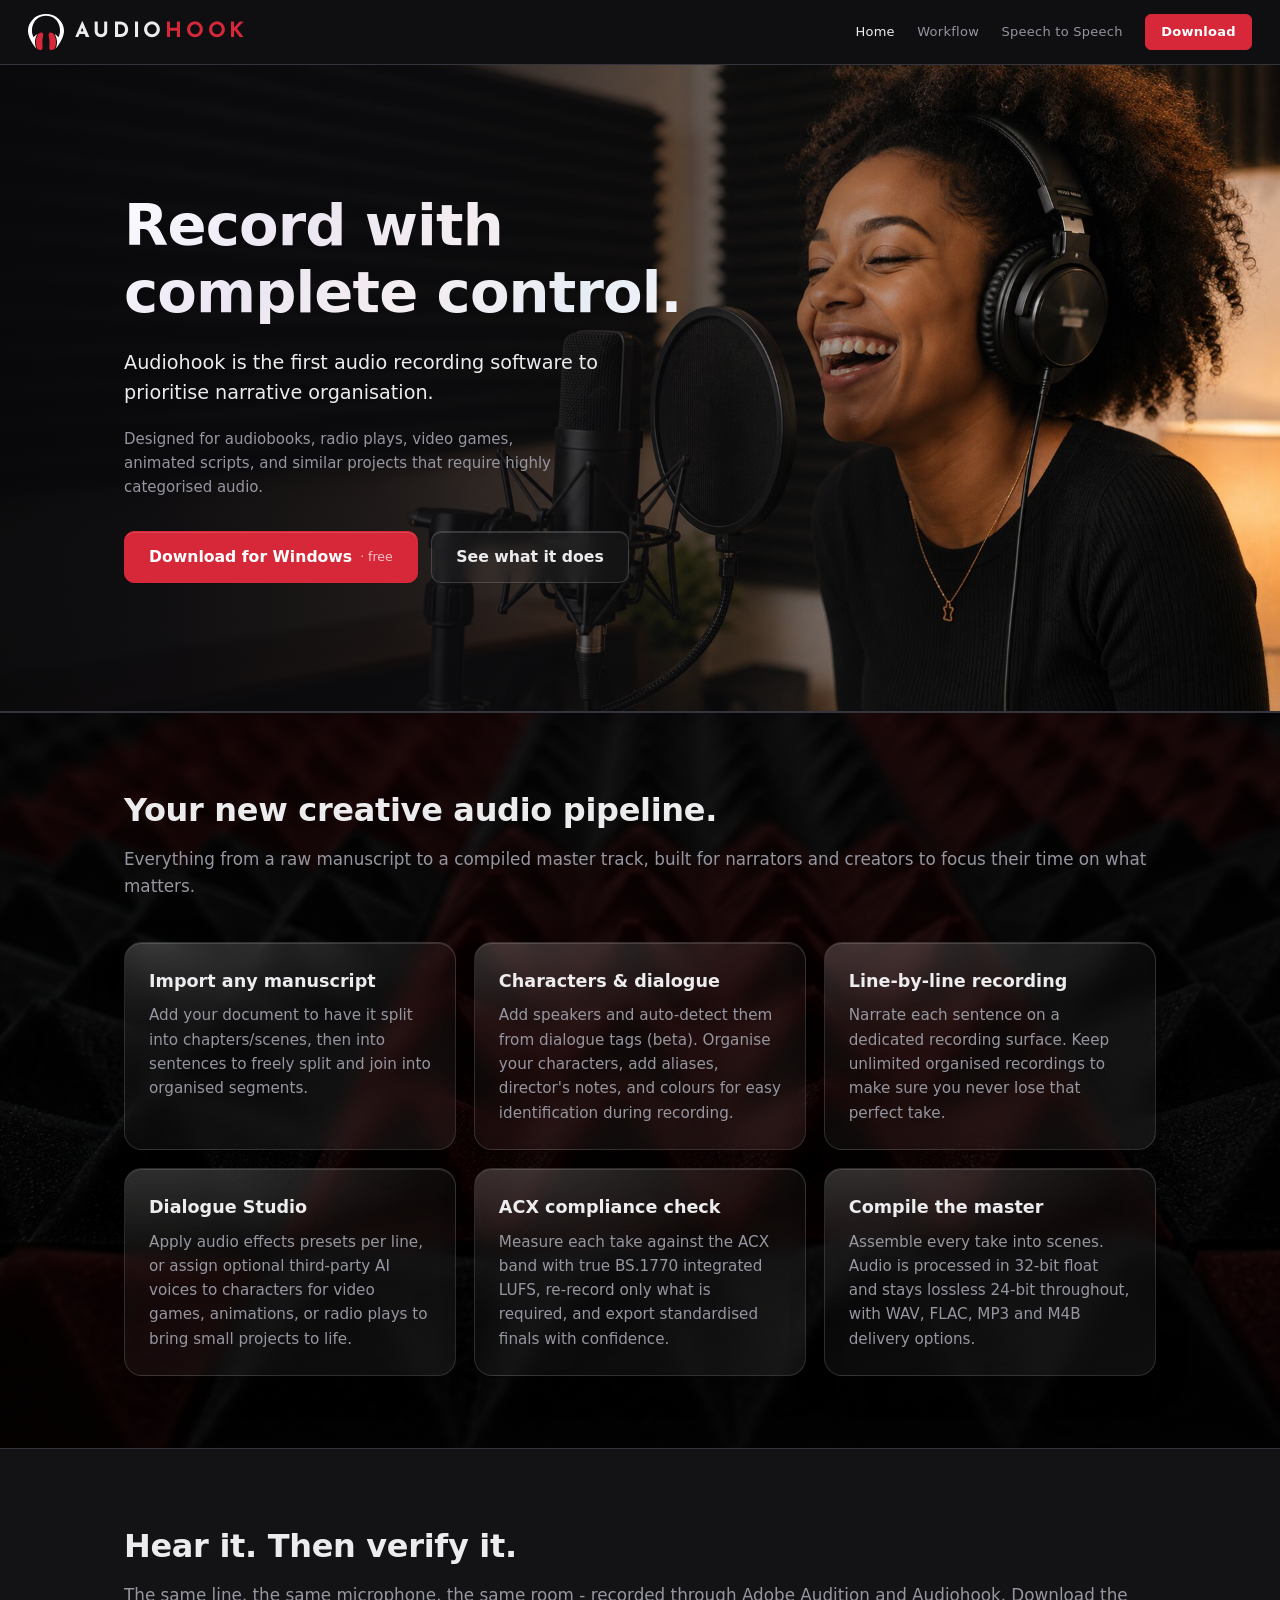
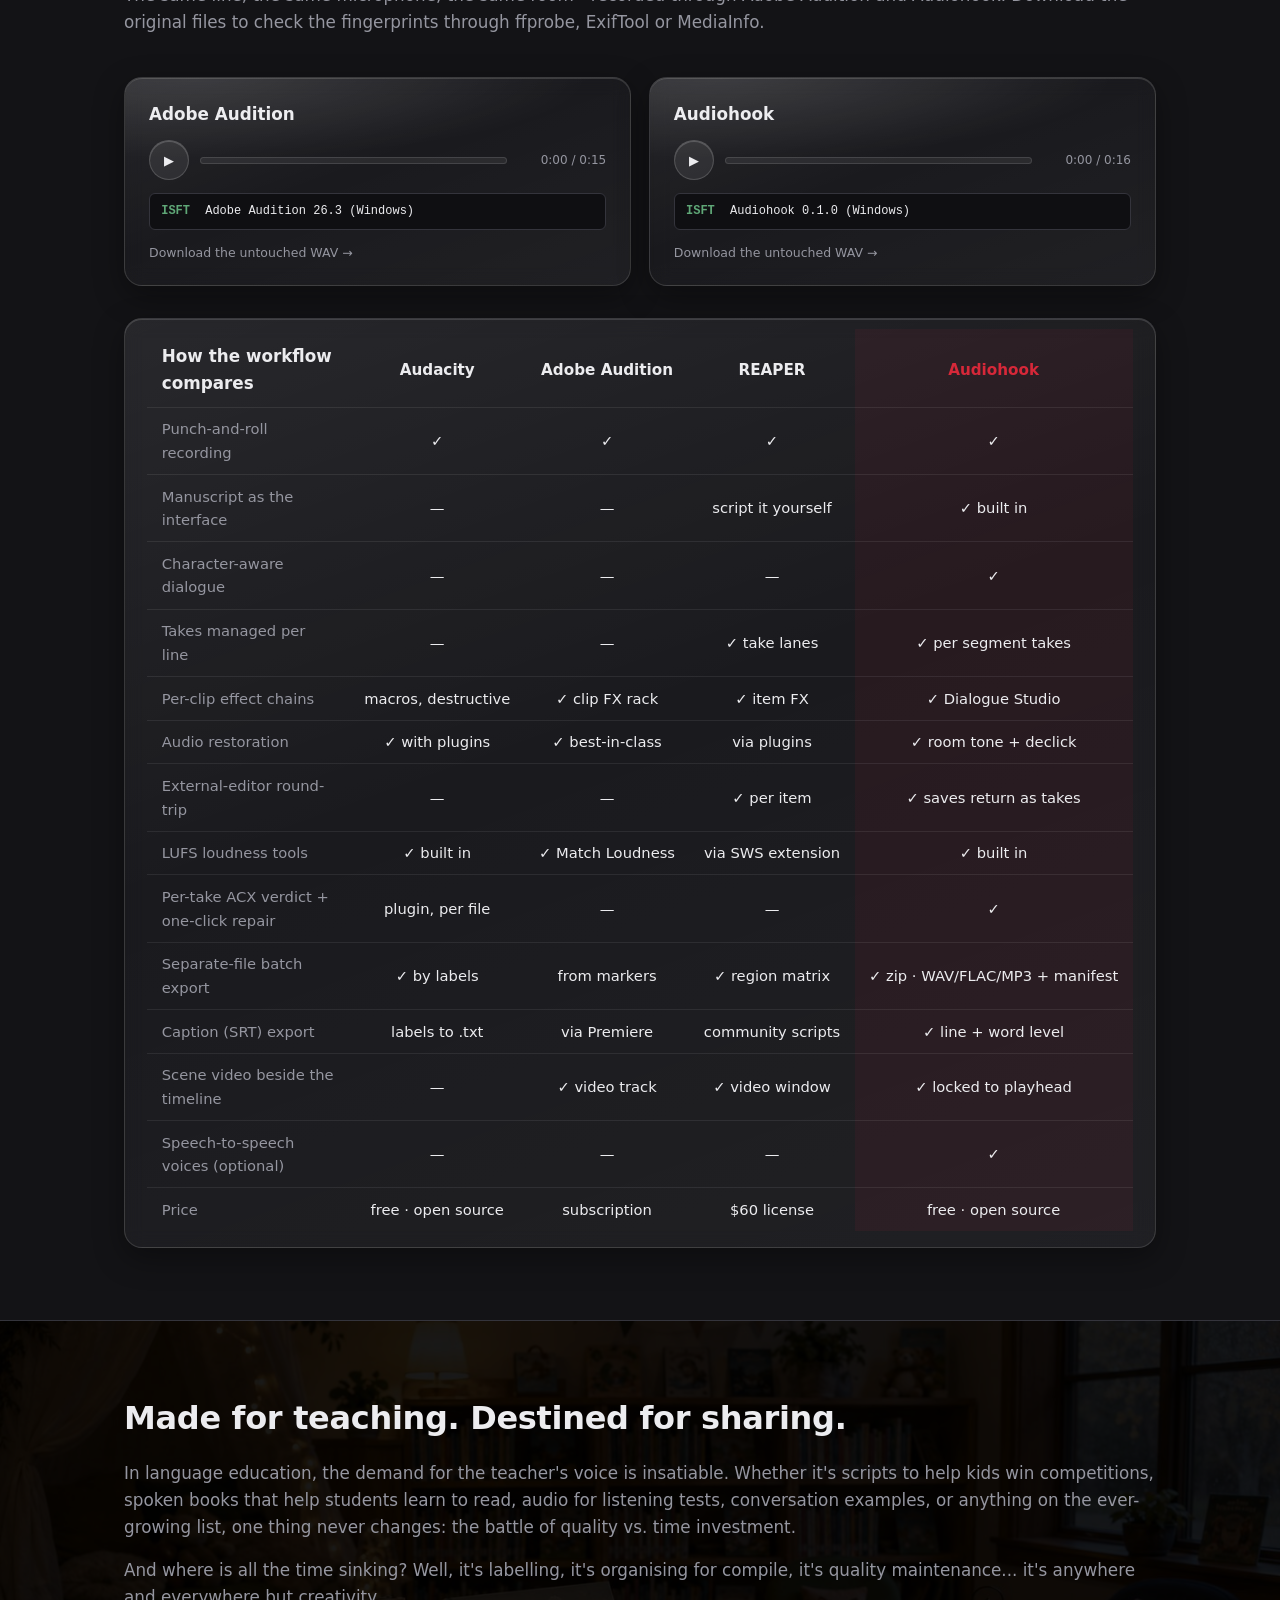
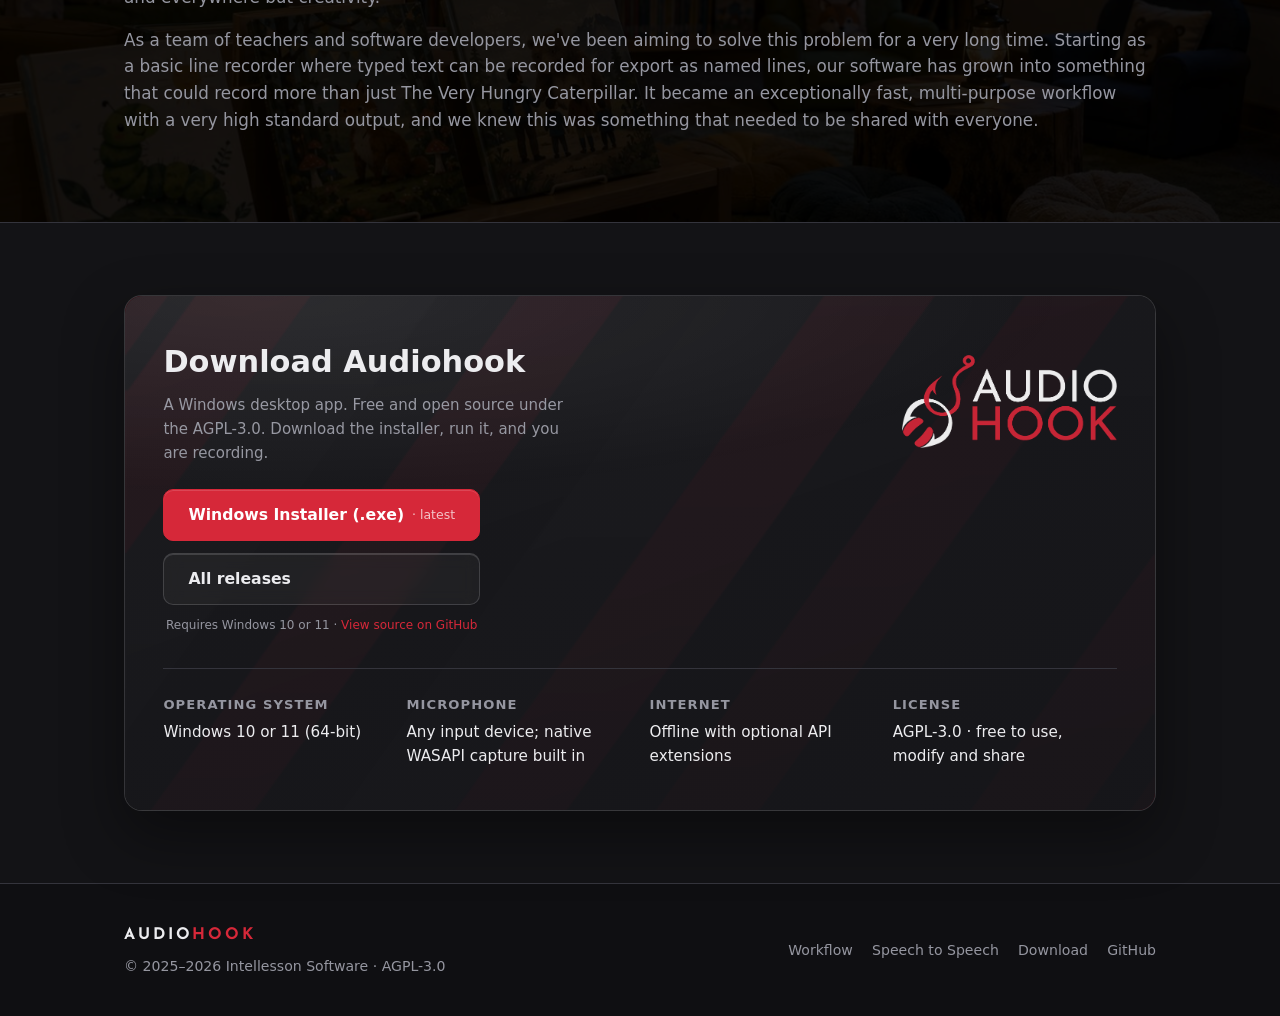
==== index.html @ f4f75df7 "Audiohook site: home, workflow demos, speech-to-speech, comparison players Static site, no build ste" ====
<!DOCTYPE html>
<html lang="en">
<head>
  <meta charset="UTF-8">
  <meta name="viewport" content="width=device-width, initial-scale=1.0">
  <title>Audiohook - Recordist Studio</title>
  <meta name="description" content="Audiohook is a free, open-source recording studio that puts the manuscript first: import a script, record line by line, dress the dialogue, check ACX compliance, and compile audiobooks, radio plays and game voice-over.">
  <meta property="og:title" content="Audiohook - Recordist Studio">
  <meta property="og:description" content="The free, open-source recording studio that puts the manuscript first - for audiobooks, radio plays, video games and animated scripts.">
  <meta property="og:type" content="website">
  <link rel="icon" type="image/x-icon" href="assets/favicon/favicon.ico">
  <link rel="icon" type="image/png" sizes="32x32" href="assets/favicon/favicon-32x32.png">
  <link rel="icon" type="image/png" sizes="16x16" href="assets/favicon/favicon-16x16.png">
  <link rel="apple-touch-icon" sizes="180x180" href="assets/favicon/apple-touch-icon.png">
  <link rel="stylesheet" href="styles.css">
</head>
<body class="home">

  <!-- top bar: injected by header.js (single source of truth for all pages) -->
  <script src="header.js"></script>

  <a id="top"></a>

  <!-- hero -->
  <section class="hero home-hero">
    <img class="hero-photo" src="assets/images/ah_image1ext.jpg" alt="A narrator recording into a studio microphone, smiling">
    <div class="wrap">
      <div class="hero-grid">
        <div class="hero-copy">
          <h1>Record with complete control.</h1>
          <p class="hero-lede">Audiohook is the first audio recording software to prioritise narrative organisation.</p>
          <p class="hero-sub">Designed for audiobooks, radio plays, video games, animated scripts, and similar projects that require highly categorised audio.</p>
          <div class="hero-cta">
            <a class="btn primary" href="#download">Download for Windows <span class="sz">· free</span></a>
            <a class="btn ghost" href="workflow.html">See what it does</a>
          </div>
        </div>
      </div>
    </div>
  </section>

  <!-- features -->
  <section class="section" id="features">
    <div class="wrap">
      <div class="section-head">
        <h2>Your new creative audio pipeline.</h2>
        <p>Everything from a raw manuscript to a compiled master track, built for narrators and creators to focus their time on what matters.</p>
      </div>
      <div class="grid">
        <div class="card">
          <h3>Import any manuscript</h3>
          <p>Add your document to have it split into chapters/scenes, then into sentences to freely split and join into organised segments.</p>
        </div>
        <div class="card">
          <h3>Characters &amp; dialogue</h3>
          <p>Add speakers and auto-detect them from dialogue tags (beta). Organise your characters, add aliases, director's notes, and colours for easy identification during recording.</p>
        </div>
        <div class="card">
          <h3>Line-by-line recording</h3>
          <p>Narrate each sentence on a dedicated recording surface. Keep unlimited organised recordings to make sure you never lose that perfect take.</p>
        </div>
        <div class="card">
          <h3>Dialogue Studio</h3>
          <p>Apply audio effects presets per line, or assign optional third-party AI voices to characters for video games, animations, or radio plays to bring small projects to life.</p>
        </div>
        <div class="card">
          <h3>ACX compliance check</h3>
          <p>Measure each take against the ACX band with true BS.1770 integrated LUFS, re-record only what is required, and export standardised finals with confidence.</p>
        </div>
        <div class="card">
          <h3>Compile the master</h3>
          <p>Assemble every take into scenes. Audio is processed in 32-bit float and stays lossless 24-bit throughout, with WAV, FLAC, MP3 and M4B delivery options.</p>
        </div>
      </div>
    </div>
  </section>

  <!-- listen & verify -->
  <section class="section" id="listen">
    <div class="wrap">
      <div class="section-head">
        <h2>Hear it. Then verify it.</h2>
        <p>The same line, the same microphone, the same room - recorded through Adobe Audition and Audiohook. Download the original files to check the fingerprints through ffprobe, ExifTool or MediaInfo.</p>
      </div>
      <div class="listen-grid">
        <div class="listen-card">
          <div class="listen-app">Adobe Audition</div>
          <div class="lp" data-src="assets/audioclips/beigehueAUDITION.wav">
            <button class="lp-play" aria-label="Play Adobe Audition sample">▶</button>
            <div class="lp-track"><div class="lp-fill"></div></div>
            <span class="lp-time">–:––</span>
          </div>
          <div class="listen-meta"><span class="lm-key">ISFT</span> Adobe Audition 26.3 (Windows)</div>
          <a class="listen-dl" href="assets/audioclips/beigehueAUDITION.wav" download>Download the untouched WAV →</a>
        </div>
        <div class="listen-card">
          <div class="listen-app">Audiohook</div>
          <div class="lp" data-src="assets/audioclips/beigehueAUDIOHOOK.wav">
            <button class="lp-play" aria-label="Play Audiohook sample">▶</button>
            <div class="lp-track"><div class="lp-fill"></div></div>
            <span class="lp-time">–:––</span>
          </div>
          <div class="listen-meta"><span class="lm-key">ISFT</span> Audiohook 0.1.0 (Windows)</div>
          <a class="listen-dl" href="assets/audioclips/beigehueAUDIOHOOK.wav" download>Download the untouched WAV →</a>
        </div>
      </div>

      <div class="vs-panel">
        <table class="vs-table">
          <thead>
            <tr>
              <th>How the workflow compares</th>
              <th>Audacity</th>
              <th>Adobe Audition</th>
              <th>REAPER</th>
              <th class="vs-us">Audiohook</th>
            </tr>
          </thead>
          <tbody>
            <tr><td>Punch-and-roll recording</td><td>✓</td><td>✓</td><td>✓</td><td class="vs-us">✓</td></tr>
            <tr><td>Manuscript as the interface</td><td>—</td><td>—</td><td>script it yourself</td><td class="vs-us">✓ built in</td></tr>
            <tr><td>Character-aware dialogue</td><td>—</td><td>—</td><td>—</td><td class="vs-us">✓</td></tr>
            <tr><td>Takes managed per line</td><td>—</td><td>—</td><td>✓ take lanes</td><td class="vs-us">✓ per segment takes</td></tr>
            <tr><td>Per-clip effect chains</td><td>macros, destructive</td><td>✓ clip FX rack</td><td>✓ item FX</td><td class="vs-us">✓ Dialogue Studio</td></tr>
            <tr><td>Audio restoration</td><td>✓ with plugins</td><td>✓ best-in-class</td><td>via plugins</td><td class="vs-us">✓ room tone + declick</td></tr>
            <tr><td>External-editor round-trip</td><td>—</td><td>—</td><td>✓ per item</td><td class="vs-us">✓ saves return as takes</td></tr>
            <tr><td>LUFS loudness tools</td><td>✓ built in</td><td>✓ Match Loudness</td><td>via SWS extension</td><td class="vs-us">✓ built in</td></tr>
            <tr><td>Per-take ACX verdict + one-click repair</td><td>plugin, per file</td><td>—</td><td>—</td><td class="vs-us">✓</td></tr>
            <tr><td>Separate-file batch export</td><td>✓ by labels</td><td>from markers</td><td>✓ region matrix</td><td class="vs-us">✓ zip · WAV/FLAC/MP3 + manifest</td></tr>
            <tr><td>Caption (SRT) export</td><td>labels to .txt</td><td>via Premiere</td><td>community scripts</td><td class="vs-us">✓ line + word level</td></tr>
            <tr><td>Scene video beside the timeline</td><td>—</td><td>✓ video track</td><td>✓ video window</td><td class="vs-us">✓ locked to playhead</td></tr>
            <tr><td>Speech-to-speech voices (optional)</td><td>—</td><td>—</td><td>—</td><td class="vs-us">✓</td></tr>
            <tr><td>Price</td><td>free · open source</td><td>subscription</td><td>$60 license</td><td class="vs-us">free · open source</td></tr>
          </tbody>
        </table>
      </div>
    </div>
  </section>

  <!-- open source -->
  <section class="section" id="open-source">
    <div class="wrap">
      <div class="os-grid">
        <div class="os-story">
          <h2>Made for teaching. Destined for sharing.</h2>
          <p>In language education, the demand for the teacher's voice is insatiable. Whether it's scripts to help kids win competitions, spoken books that help students learn to read, audio for listening tests, conversation examples, or anything on the ever-growing list, one thing never changes: the battle of quality vs. time investment.</p>
          <p>And where is all the time sinking? Well, it's labelling, it's organising for compile, it's quality maintenance... it's anywhere and everywhere but creativity.</p>
          <p>As a team of teachers and software developers, we've been aiming to solve this problem for a very long time. Starting as a basic line recorder where typed text can be recorded for export as named lines, our software has grown into something that could record more than just The Very Hungry Caterpillar. It became an exceptionally fast, multi-purpose workflow with a very high standard output, and we knew this was something that needed to be shared with everyone.</p>
        </div>
      </div>
    </div>
  </section>

  <!-- download -->
  <section class="section" id="download">
    <div class="wrap">
      <div class="download-panel">
        <div class="download-top">
          <div>
            <h2>Download Audiohook</h2>
            <p>A Windows desktop app. Free and open source under the AGPL-3.0. Download the installer, run it, and you are recording.</p>
          </div>
          <img class="dl-logo" src="assets/logo/AHfullogo.png" alt="" aria-hidden="true">
          <div class="dl-actions">
            <a class="btn primary" href="https://github.com/charlicorri/audiohook/releases/latest" id="dl-installer">Windows Installer (.exe) <span class="sz">· latest</span></a>
            <a class="btn ghost" href="https://github.com/charlicorri/audiohook/releases">All releases</a>
            <div class="dl-meta">Requires Windows 10 or 11 · <a href="https://github.com/charlicorri/audiohook">View source on GitHub</a></div>
          </div>
        </div>

        <div class="req">
          <div>
            <h4>Operating system</h4>
            <p>Windows 10 or 11 (64-bit)</p>
          </div>
          <div>
            <h4>Microphone</h4>
            <p>Any input device; native WASAPI capture built in</p>
          </div>
          <div>
            <h4>Internet</h4>
            <p>Offline with optional API extensions</p>
          </div>
          <div>
            <h4>License</h4>
            <p>AGPL-3.0 · free to use, modify and share</p>
          </div>
        </div>
      </div>
    </div>
  </section>

  <!-- footer -->
  <footer class="footer">
    <div class="wrap footer-row">
      <div>
        <a class="logo" href="#top" style="font-size:16px;">
          <span><span class="lg-audio">AUDIO</span><span class="lg-hook">HOOK</span></span>
        </a>
        <div style="margin-top:0.4rem;">&copy; 2025–2026 Intellesson Software · AGPL-3.0</div>
      </div>
      <div class="foot-links">
        <a href="workflow.html">Workflow</a>
        <a href="speech-to-speech.html">Speech to Speech</a>
        <a href="#download">Download</a>
        <a href="https://github.com/charlicorri/audiohook">GitHub</a>
      </div>
    </div>
  </footer>

  <script src="listen.js" defer></script>
</body>
</html>
---- styles.css ----
/* Audiohook - download site. Palette, wordmark and surfaces lifted from the app
   (studio/studio.css) so the site and program read as one product. */

@font-face {
  font-family: 'Josefin Sans';
  font-weight: 400; font-display: swap;
  src: url('assets/fonts/JosefinSans-400.woff2') format('woff2');
}
@font-face {
  font-family: 'Josefin Sans';
  font-weight: 600; font-display: swap;
  src: url('assets/fonts/JosefinSans-600.woff2') format('woff2');
}
@font-face {
  font-family: 'Josefin Sans';
  font-weight: 700; font-display: swap;
  src: url('assets/fonts/JosefinSans-700.woff2') format('woff2');
}

:root {
  --bg: #131316;
  --panel: #1b1b1f;
  --panel-2: #232328;
  --line: #34343c;
  --text: #ececef;
  --muted: #9596a0;
  --accent: #d62839;       /* stark red */
  --accent-2: #5fa777;     /* muted green */
  --danger: #ff5470;
  --dialogue: #d49aa2;
  --pearl: linear-gradient(135deg, #fafbff 0%, #ece6f2 30%, #f4eef1 55%, #e7edf5 80%, #f6f4f8 100%);
  --ink: #1a1a1f;
  --radius: 8px;

  --scrollbar-size: 10px;
  --scrollbar-track: transparent;
  --scrollbar-thumb: #3a3a44;
  --scrollbar-thumb-hover: #4c4c58;
}

* { box-sizing: border-box; }

/* -- standard app scrollbar -- */
* { scrollbar-width: thin; scrollbar-color: var(--scrollbar-thumb) var(--scrollbar-track); }
::-webkit-scrollbar { width: var(--scrollbar-size); height: var(--scrollbar-size); }
::-webkit-scrollbar-track { background: var(--scrollbar-track); }
::-webkit-scrollbar-thumb {
  background: var(--scrollbar-thumb); border-radius: 999px;
  border: 2px solid transparent; background-clip: padding-box;
}
::-webkit-scrollbar-thumb:hover { background: var(--scrollbar-thumb-hover); background-clip: padding-box; }

html { scroll-behavior: smooth; }
body {
  margin: 0;
  background: var(--bg);
  color: var(--text);
  font-family: 'Segoe UI', system-ui, sans-serif;
  font-size: 15px;
  line-height: 1.6;
}
a { color: inherit; }
img { max-width: 100%; }

.wrap { width: 100%; max-width: 1080px; margin: 0 auto; padding: 0 1.5rem; }

/* -- top bar (mirrors the app's studio-bar) -- */
.bar {
  position: sticky; top: 0; z-index: 50;
  display: flex; align-items: center; justify-content: space-between;
  gap: 1rem; padding: 0.9rem 1.75rem;
  background: rgba(15, 15, 18, 0.82);
  backdrop-filter: blur(10px);
  border-bottom: 1px solid var(--line);
}
.logo {
  display: inline-flex; align-items: center; gap: 0.55em;
  font-family: 'Josefin Sans', 'Segoe UI', system-ui, sans-serif;
  font-weight: 700; letter-spacing: 0.18em; font-size: 21px; text-decoration: none;
}
.logo .brand-mark { height: 1.7em; width: auto; display: block; }
.logo .lg-audio { color: var(--text); }
.logo .lg-hook { color: var(--accent); }
.bar-nav { display: flex; align-items: center; gap: 1.4rem; }
.bar-nav a { color: var(--muted); text-decoration: none; font-size: 13px; letter-spacing: 0.02em; }
.bar-nav a:hover { color: var(--text); }
.bar-nav a[aria-current="page"] { color: var(--text); }
.bar-nav a.bar-download {
  color: #fff; background: var(--accent); border: 1px solid var(--accent);
  padding: 0.4rem 0.95rem; border-radius: 6px; font-weight: 600;
}
.bar-nav a.bar-download:hover { background: #b91f2e; border-color: #b91f2e; color: #fff; }
@media (max-width: 640px) { .bar-nav .nav-link { display: none; } }

/* -- hero -- */
.hero {
  position: relative; overflow: hidden;
  border-bottom: 1px solid var(--line);
}
/* Plain dark-grey gradient: a soft glow up where the headline sits, settling
   into the page background at the bottom so the section blends into the rest. */
.hero::before {
  content: ''; position: absolute; inset: 0; z-index: 0; pointer-events: none;
  background:
    radial-gradient(110% 120% at 28% 0%, #1a1a1e 0%, #161619 45%, rgba(19,19,22,0) 100%),
    linear-gradient(to bottom, #171719 0%, #141416 55%, var(--bg) 100%);
}
.hero .wrap { position: relative; z-index: 1; padding-top: 5.5rem; padding-bottom: 5.5rem; }
.hero-grid { display: grid; grid-template-columns: 1.15fr 0.85fr; gap: 3rem; align-items: center; }
@media (max-width: 860px) { .hero-grid { grid-template-columns: 1fr; gap: 2.5rem; } }

.hero-kicker {
  display: inline-block; font-size: 11px; letter-spacing: 0.16em; text-transform: uppercase;
  color: var(--muted); border: 1px solid var(--line); background: var(--panel-2);
  border-radius: 999px; padding: 0.3rem 0.85rem; margin-bottom: 1.4rem;
}
.hero h1 {
  margin: 0 0 1rem; font-size: clamp(2.4rem, 5vw, 3.6rem); line-height: 1.16;
  letter-spacing: -0.015em; font-weight: 700; padding-bottom: 0.08em;
  background: var(--pearl); -webkit-background-clip: text; background-clip: text; color: transparent;
}
.hero-lede { font-size: 1.2rem; color: var(--text); margin: 0 0 1.1rem; max-width: 40ch; }
.hero-sub { color: var(--muted); margin: 0 0 2rem; max-width: 46ch; }
.hero-cta { display: flex; flex-wrap: wrap; align-items: center; gap: 0.85rem; }

/* Hero photo: bleeds the full height of the hero on the right, fading out
   along its left edge so it melts into the splash texture instead of sitting
   on it as a hard-edged card. Layered above the ::before texture (later in
   paint order) but under the content (.wrap is z-index 1). The hero-grid's
   empty right column is what keeps the copy clear of it. */
.hero .hero-photo {
  position: absolute; top: 0; right: 0; z-index: 0;
  height: 100%; width: min(46%, 760px);
  object-fit: cover; object-position: right center;
  pointer-events: none;
  -webkit-mask-image: linear-gradient(to right, transparent 0, #000 55%);
  mask-image: linear-gradient(to right, transparent 0, #000 55%);
}
/* Single-column layout: the copy spans the full width, so a backdrop photo
   would sit right behind the text - drop it. */
@media (max-width: 860px) { .hero .hero-photo { display: none; } }

/* Home hero: the extended studio shot as a full-bleed background instead of a
   right-hand card, so more of the image is on show. A wide, gradual fade darkens
   the left behind the copy and eases all the way across to reveal the narrator
   on the right - the dark part stays tight to the left edge, the fade is long. */
.hero.home-hero .hero-photo {
  top: 0; right: 0; width: 100%; height: 100%;
  object-position: right center;
  -webkit-mask-image: none; mask-image: none;   /* full image, no edge mask */
}
.hero.home-hero::before {
  z-index: 1;   /* the fade sits ON TOP of the photo, under the copy (wrap z-1) */
  background: linear-gradient(to right,
    rgba(8,8,10,0.97) 0%,
    rgba(9,9,12,0.95) 12%,
    rgba(11,11,14,0.82) 34%,
    rgba(14,14,17,0.5) 55%,
    rgba(17,17,20,0.2) 74%,
    rgba(19,19,22,0) 90%);
}
.hero.home-hero .wrap { padding-top: 8rem; padding-bottom: 8rem; }
/* Narrow screens: text spans full width, so darken the whole frame evenly
   (a left-only fade would leave right-side text over the bright image). */
@media (max-width: 860px) {
  .hero.home-hero .hero-photo { display: block; }
  .hero.home-hero::before { background: linear-gradient(rgba(0,0,0,0.72), rgba(0,0,0,0.72)); }
}

/* -- buttons (mirrors app .bar-btn) -- */
.btn {
  display: inline-flex; align-items: center; gap: 0.5rem;
  border-radius: 10px; padding: 0.8rem 1.5rem; font-size: 0.98rem; font-weight: 600;
  text-decoration: none; cursor: pointer;
  border: 1px solid rgba(255,255,255,0.15);
  background: rgba(255,255,255,0.07); color: var(--text);
  -webkit-backdrop-filter: blur(8px);
  backdrop-filter: blur(8px);
  box-shadow: inset 0 1px 0 rgba(255,255,255,0.14);
  transition: border-color .12s ease, background .12s ease, transform .12s ease;
}
.btn:hover { border-color: rgba(255,255,255,0.3); transform: translateY(-1px); }
.btn.primary { background: var(--accent); border-color: var(--accent); color: #fff; }
.btn.primary:hover { background: #b91f2e; border-color: #b91f2e; }
.btn.ghost { background: rgba(255,255,255,0.04); }
.btn .sz { font-size: 0.78rem; font-weight: 400; color: rgba(255,255,255,0.72); }
.btn.ghost .sz, .btn:not(.primary) .sz { color: var(--muted); }

/* Workflow hero: the studio-desk photo under the same black tint as the
   features section, replacing the base hero's plain gradient. */
.hero.wf-hero::before {
  background:
    linear-gradient(rgba(0,0,0,0.8), rgba(0,0,0,0.8)),
    url('assets/images/ah_image2.jpg') center 30% / cover no-repeat;
}
/* Taller than the base hero so more of the studio photo shows. */
.hero.wf-hero .wrap { padding-top: 9rem; padding-bottom: 9rem; }

/* Speech-to-speech hero: the podcast-table community photo under the same
   black tint, matching the workflow hero's treatment and taller frame. */
.hero.sts-photo-hero::before {
  background:
    linear-gradient(rgba(0,0,0,0.8), rgba(0,0,0,0.8)),
    url('assets/images/ah_image4.jpg') center 42% / cover no-repeat;
}
.hero.sts-photo-hero .wrap { padding-top: 9rem; padding-bottom: 9rem; }

/* -- speech-to-speech hero (centred, no art column) -- */
.sts-hero { max-width: none; margin: 0 auto; text-align: center; }
.sts-hero h1 { max-width: 20ch; margin-left: auto; margin-right: auto; }
.sts-hero .hero-lede { max-width: 60ch; margin-left: auto; margin-right: auto; font-size: 1.35rem; }
.sts-hero .hero-sub { max-width: 60ch; margin-left: auto; margin-right: auto; }
.sts-hero .hero-sub {
  font-weight: 600; color: var(--text); font-size: 1.15rem;
}

/* -- TTS vs STS compare -- */
#why-sts .wrap { max-width: 1260px; }
.compare { display: grid; grid-template-columns: 1fr 1fr; gap: 1.4rem; }
@media (max-width: 700px) { .compare { grid-template-columns: 1fr; } }
.compare-col { padding: 1.6rem 1.6rem; }
.compare-col.dim { opacity: 0.72; }
.compare-col p { margin: 0; color: var(--muted); font-size: 1rem; }
.compare-tag {
  font-family: 'Josefin Sans', system-ui, sans-serif; font-weight: 700;
  letter-spacing: 0.14em; text-transform: uppercase; font-size: 0.85rem;
  color: var(--muted); margin-bottom: 0.7rem;
}
.compare-tag.accent { color: var(--accent); }

/* -- generic section -- */
.section { padding: 4.5rem 0; }
.section:nth-of-type(even) { background: #0f0f12; border-top: 1px solid var(--line); border-bottom: 1px solid var(--line); }
/* Section intros span the full content width (no 60ch cap). */
.section-head { max-width: none; margin-bottom: 2.6rem; }
.section-head h2 { margin: 0 0 0.6rem; font-size: 2rem; letter-spacing: -0.01em; }
.section-head p { margin: 0; color: var(--muted); font-size: 1.05rem; }

/* Features: acoustic-foam artwork under a very dark tint, so the cards float
   on a hint of red-and-black texture rather than a flat panel. The z-index
   dance keeps the image above the section's own background, below content. */
#features {
  position: relative; overflow: hidden; z-index: 0;
}
#features::before {
  content: ''; position: absolute; inset: 0; z-index: -1; pointer-events: none;
  background:
    linear-gradient(rgba(0,0,0,0.8), rgba(0,0,0,0.8)),
    url('assets/images/audiohook_bg1.jpg') center / cover no-repeat;
}
/* -- liquid glass: the shared frosted surface for every card across the site.
   Kept GPU-cheap: ONE static backdrop-filter per pane (never transitioned),
   gradients for the sheen, and transform-only hovers. -- */
.card, .listen-card, .compare-col, .os-reason {
  position: relative; overflow: hidden;
  background: linear-gradient(160deg, rgba(255,255,255,0.09) 0%, rgba(255,255,255,0.03) 45%, rgba(255,255,255,0.06) 100%);
  -webkit-backdrop-filter: blur(10px) saturate(1.3);
  backdrop-filter: blur(10px) saturate(1.3);
  border: 1px solid rgba(255,255,255,0.13);
  border-radius: 18px;
  box-shadow: 0 10px 30px rgba(0,0,0,0.35), inset 0 1px 0 rgba(255,255,255,0.14);
  transition: transform .14s ease, border-color .14s ease, box-shadow .14s ease;
}
/* specular highlight raking across the top-left, like light on curved glass */
.card::before, .listen-card::before, .compare-col::before, .os-reason::before {
  content: ''; position: absolute; inset: 0; border-radius: inherit; pointer-events: none;
  background: radial-gradient(130% 65% at 14% 0%, rgba(255,255,255,0.11), transparent 60%);
}
.card:hover, .listen-card:hover, .os-reason:hover {
  transform: translateY(-2px);
  border-color: rgba(255,255,255,0.24);
  box-shadow: 0 14px 36px rgba(0,0,0,0.42), 0 0 26px rgba(214,40,57,0.14), inset 0 1px 0 rgba(255,255,255,0.18);
}
/* no backdrop-filter support -> fall back to solid tinted panes */
@supports not (backdrop-filter: blur(1px)) {
  .card, .listen-card, .compare-col, .os-reason { background: rgba(32,32,38,0.88); }
  .btn:not(.primary) { background: var(--panel-2); }
}
/* frosted icon tile, shared by feature badges and STS reason icons */
/* -- feature cards -- */
.grid { display: grid; grid-template-columns: repeat(auto-fill, minmax(280px, 1fr)); gap: 1.1rem; }
.card {
  display: flex; flex-direction: column; gap: 0.55rem;
  padding: 1.5rem 1.5rem;
}
.card h3 { margin: 0; font-size: 1.1rem; }
.card p { margin: 0; color: var(--muted); font-size: 0.95rem; }

/* -- workflow steps -- */
.steps { display: grid; grid-template-columns: repeat(auto-fit, minmax(240px, 1fr)); gap: 1.1rem; counter-reset: step; }
.step {
  position: relative; background: var(--panel); border: 1px solid var(--line);
  border-radius: 12px; padding: 1.4rem 1.4rem 1.4rem; counter-increment: step;
}
.step::before {
  content: counter(step, decimal-leading-zero);
  font-weight: 700;
  font-size: 1.4rem; color: var(--accent); letter-spacing: 0.05em;
  display: block; margin-bottom: 0.5rem;
}
.step h3 { margin: 0 0 0.35rem; font-size: 1.05rem; }
.step p { margin: 0; color: var(--muted); font-size: 0.92rem; }

/* -- open source -- */
/* Homepage: just the story, full width. The STS page reuses .os-grid WITH an
   .os-why column of reason cards, so the two-column layout stays defined and
   a lone story simply spans both columns. */
.os-grid { display: grid; grid-template-columns: 1.1fr 0.9fr; gap: 3rem; align-items: start; }
.os-grid > .os-story:only-child { grid-column: 1 / -1; }
@media (max-width: 860px) { .os-grid { grid-template-columns: 1fr; gap: 2.2rem; } }
/* The library photo sits behind the whole story section, under the same black
   tint as the features/workflow backdrops, so every photo reads the same way. */
#open-source {
  position: relative; overflow: hidden; z-index: 0;
}
#open-source::before {
  content: ''; position: absolute; inset: 0; z-index: -1; pointer-events: none;
  background:
    linear-gradient(rgba(0,0,0,0.9), rgba(0,0,0,0.9)),
    url('assets/images/ah_image3.jpg') center / cover no-repeat;
}
.os-story h2 { margin: 0 0 1rem; font-size: 2rem; letter-spacing: -0.01em; }
.os-story p { margin: 0 0 1rem; color: var(--muted); font-size: 1.05rem; }
.os-signoff {
  font-weight: 600; color: var(--text) !important; font-size: 0.95rem !important;
}
/* reason cards (STS page) - glass surface comes from the shared rule above */
.os-why { display: flex; flex-direction: column; gap: 1rem; }
.os-reason { display: flex; gap: 1rem; align-items: flex-start; padding: 1.2rem 1.3rem; }
.os-reason h3 { margin: 0 0 0.3rem; font-size: 1.02rem; }
.os-reason p { margin: 0; color: var(--muted); font-size: 0.92rem; }

/* -- download -- */
.download-panel {
  position: relative; overflow: hidden; z-index: 0;
  background: linear-gradient(160deg, var(--panel) 0%, #16161a 100%);
  border: 1px solid rgba(255,255,255,0.13); border-radius: 18px; padding: 2.6rem 2.4rem;
  box-shadow: 0 24px 60px rgba(0,0,0,0.4), inset 0 1px 0 rgba(255,255,255,0.12);
}
/* same specular sheen as the glass cards (::before is taken by the texture) */
.download-panel::after {
  content: ''; position: absolute; inset: 0; border-radius: inherit; pointer-events: none;
  background: radial-gradient(130% 65% at 14% 0%, rgba(255,255,255,0.08), transparent 60%);
}
/* The app-splash stripe texture (previously the hero backdrop) lives on quietly
   here: heavily tinted so it reads as surface grain, not a pattern. z-index -1
   keeps it above the panel's own background but under all content. */
.download-panel::before {
  content: ''; position: absolute; inset: 0; z-index: -1; pointer-events: none;
  background:
    linear-gradient(160deg, rgba(27,27,31,0.86) 0%, rgba(22,22,26,0.94) 100%),
    url('assets/splash/AHsplashimage.png') center / cover no-repeat;
}
.download-top { display: flex; flex-wrap: wrap; align-items: flex-start; justify-content: space-between; gap: 1.5rem; }
.download-top h2 { margin: 0 0 0.4rem; font-size: 1.9rem; }
.download-top p { margin: 0; color: var(--muted); max-width: 44ch; }
.dl-actions { display: flex; flex-direction: column; gap: 0.7rem; min-width: 250px; }
/* Full wordmark filling the gap between the copy and the download buttons.
   Purely decorative; dropped once the row wraps and the gap disappears. */
.dl-logo { align-self: center; width: clamp(150px, 17vw, 215px); height: auto; opacity: 0.92; }
@media (max-width: 920px) { .dl-logo { display: none; } }
.dl-meta { font-size: 12px; color: var(--muted); text-align: center; }
.dl-meta a { color: var(--accent); text-decoration: none; }
.dl-meta a:hover { text-decoration: underline; }

.req {
  margin-top: 2rem; padding-top: 1.6rem; border-top: 1px solid var(--line);
  display: grid; grid-template-columns: repeat(auto-fit, minmax(200px, 1fr)); gap: 1.2rem;
}
.req div h4 { margin: 0 0 0.3rem; font-size: 0.82rem; letter-spacing: 0.08em; text-transform: uppercase; color: var(--muted); }
.req div p { margin: 0; font-size: 0.95rem; color: var(--text); }

/* -- build-from-source note -- */
.source-note {
  margin-top: 1.5rem; background: var(--panel-2); border: 1px solid var(--line);
  border-radius: 10px; padding: 1.2rem 1.4rem;
}
.source-note h4 { margin: 0 0 0.5rem; font-size: 0.95rem; }
.source-note p { margin: 0 0 0.7rem; color: var(--muted); font-size: 0.9rem; }
code, .code {
  font-family: 'Cascadia Code', 'Consolas', ui-monospace, monospace;
  background: #0f0f12; border: 1px solid var(--line); border-radius: 6px;
  padding: 0.15rem 0.45rem; font-size: 0.85rem; color: var(--text);
}
pre.code { display: block; padding: 0.85rem 1rem; overflow-x: auto; white-space: pre; }

/* -- privacy strip -- */
.privacy { display: flex; flex-wrap: wrap; align-items: center; gap: 1.4rem; }
.privacy .pill {
  display: inline-flex; align-items: center; gap: 0.5rem; font-size: 0.9rem; color: var(--text);
  background: var(--panel); border: 1px solid var(--line); border-radius: 999px; padding: 0.5rem 1rem;
}
.privacy .pill .dot { width: 0.6rem; height: 0.6rem; border-radius: 50%; background: var(--accent-2); }

/* -- listen & verify: audio comparison players -- */
.listen-grid { display: grid; grid-template-columns: repeat(auto-fit, minmax(280px, 1fr)); gap: 1.1rem; }
.listen-card {
  display: flex; flex-direction: column; gap: 0.8rem;
  padding: 1.4rem 1.5rem;
}
.listen-app { font-size: 1.05rem; font-weight: 700; }
.lp { display: flex; align-items: center; gap: 0.7rem; }
.lp-play {
  flex: none; width: 40px; height: 40px; border-radius: 50%;
  display: flex; align-items: center; justify-content: center; font-size: 13px;
  border: 1px solid rgba(255,255,255,0.16); background: rgba(255,255,255,0.08);
  box-shadow: inset 0 1px 0 rgba(255,255,255,0.18);
  color: var(--text); cursor: pointer;
  transition: border-color .12s ease, color .12s ease;
}
.lp-play:hover:not(:disabled) { border-color: var(--accent); color: var(--accent); }
.lp-play:disabled { opacity: 0.4; cursor: default; }
.lp-track {
  flex: 1; height: 7px; border-radius: 999px; background: rgba(255,255,255,0.07);
  border: 1px solid rgba(255,255,255,0.12); cursor: pointer; overflow: hidden;
}
.lp-fill { width: 0%; height: 100%; background: var(--accent); border-radius: 999px; transition: width .15s linear; }
.lp-time { flex: none; font-size: 12px; color: var(--muted); font-variant-numeric: tabular-nums; min-width: 5.5rem; text-align: right; }
/* the metadata fingerprint readout - styled like a terminal line */
.listen-meta {
  font-family: 'Cascadia Code', 'Consolas', ui-monospace, monospace; font-size: 12px;
  color: var(--text); background: #0f0f12; border: 1px solid var(--line);
  border-radius: 6px; padding: 0.5rem 0.7rem;
  white-space: nowrap; overflow: hidden; text-overflow: ellipsis;
}
.listen-meta .lm-key {
  color: var(--accent-2); font-weight: 600; margin-right: 0.5rem;
}
.listen-dl { font-size: 12.5px; color: var(--muted); text-decoration: none; }
.listen-dl:hover { color: var(--accent); }
/* file not dropped in yet */
.listen-card.lp-missing .listen-dl { opacity: 0.4; pointer-events: none; }
.listen-card.lp-missing .lp-time { color: #d99b3f; min-width: 0; }

/* -- workflow comparison table (below the players) -- */
.vs-panel {
  margin-top: 2rem; overflow-x: auto;
  background: linear-gradient(160deg, rgba(255,255,255,0.09) 0%, rgba(255,255,255,0.03) 45%, rgba(255,255,255,0.06) 100%);
  -webkit-backdrop-filter: blur(10px) saturate(1.3);
  backdrop-filter: blur(10px) saturate(1.3);
  border: 1px solid rgba(255,255,255,0.13);
  border-radius: 18px;
  box-shadow: 0 10px 30px rgba(0,0,0,0.35), inset 0 1px 0 rgba(255,255,255,0.14);
  padding: 0.6rem 1.4rem 1rem;
}
@supports not (backdrop-filter: blur(1px)) { .vs-panel { background: rgba(32,32,38,0.88); } }
.vs-table { width: 100%; border-collapse: collapse; font-size: 0.92rem; min-width: 640px; }
.vs-table th, .vs-table td { padding: 0.6rem 0.9rem; text-align: left; border-bottom: 1px solid rgba(255,255,255,0.08); }
.vs-table tbody tr:last-child th, .vs-table tbody tr:last-child td { border-bottom: none; }
.vs-table thead th { font-size: 0.95rem; padding-top: 0.9rem; }
.vs-table thead th:first-child { font-size: 1.05rem; }
.vs-table tbody td:first-child { color: var(--muted); }
.vs-table td:not(:first-child), .vs-table th:not(:first-child) { text-align: center; white-space: nowrap; }
/* our column: subtle tint + accent header, checks in green */
.vs-table .vs-us { background: rgba(214, 40, 57, 0.07); }
.vs-table thead .vs-us { color: var(--accent); }
.vs-table tbody .vs-us { color: var(--text); }
/* "new" tag for freshly shipped rows */
.vs-new {
  display: inline-block; margin-left: 0.35rem; padding: 0 0.45rem;
  font-size: 9.5px; font-weight: 700; letter-spacing: 0.08em; text-transform: uppercase;
  color: #fff; background: var(--accent); border-radius: 999px; vertical-align: middle;
}

/* -- footer -- */
.footer {
  border-top: 1px solid var(--line); background: #0f0f12;
  padding: 2.4rem 0; color: var(--muted); font-size: 0.88rem;
}
.footer-row { display: flex; flex-wrap: wrap; align-items: center; justify-content: space-between; gap: 1rem; }
.footer a { color: var(--muted); text-decoration: none; }
.footer a:hover { color: var(--text); }
.footer .foot-links { display: flex; gap: 1.2rem; flex-wrap: wrap; }

@media (prefers-reduced-motion: reduce) {
  html { scroll-behavior: auto; }
  .card:hover, .btn:hover { transform: none; }
}
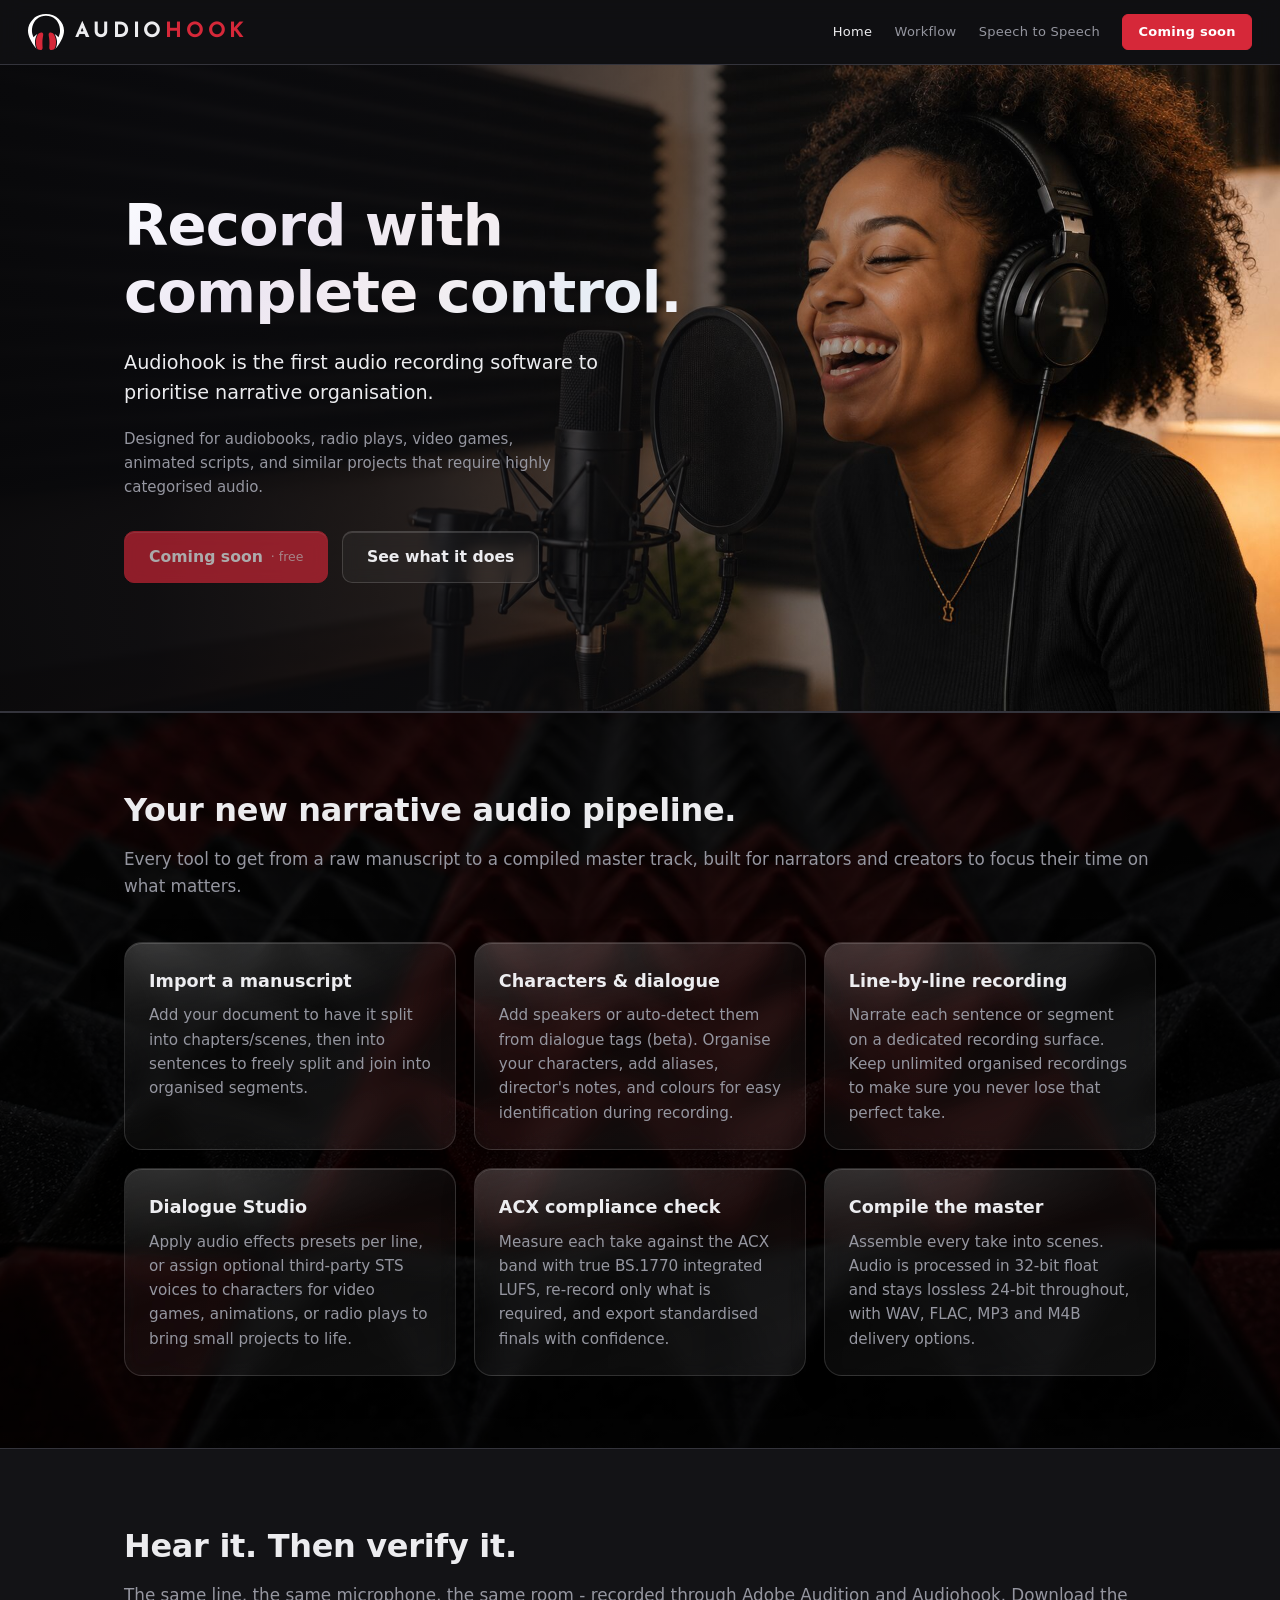
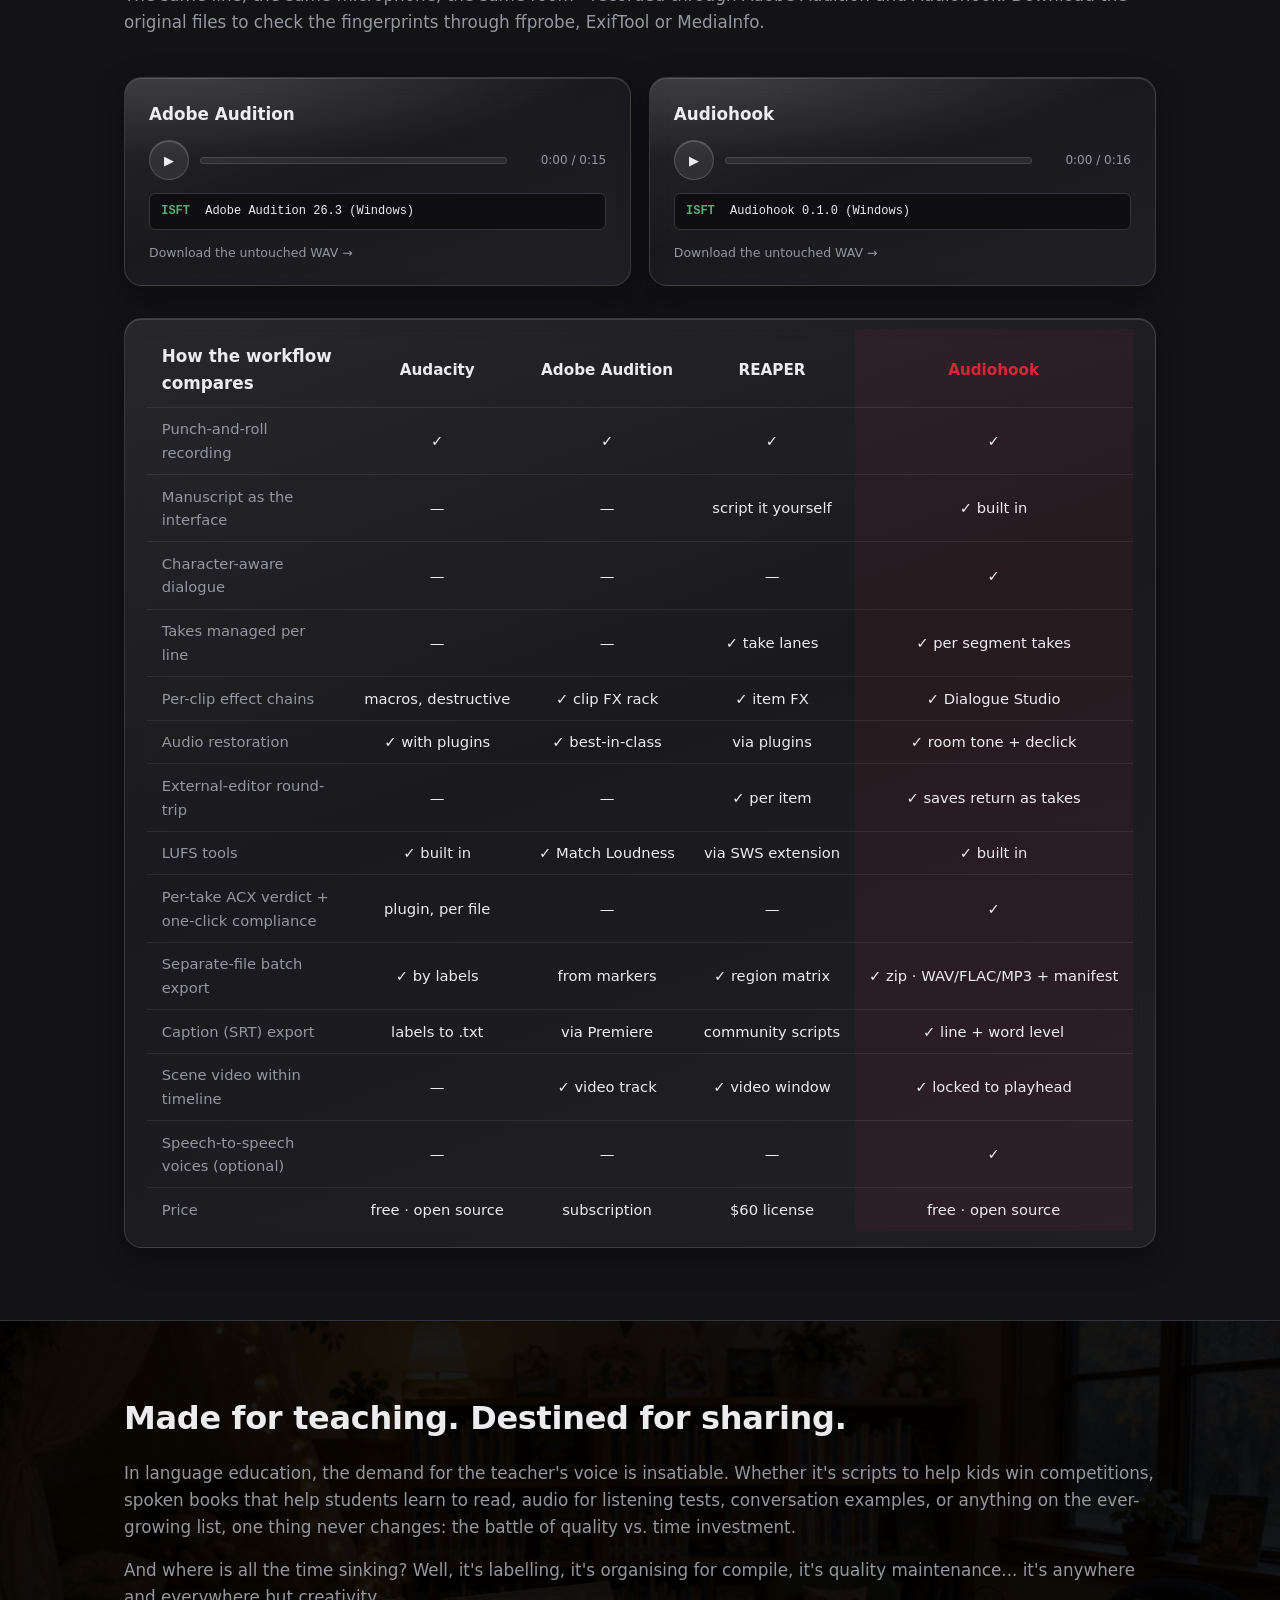
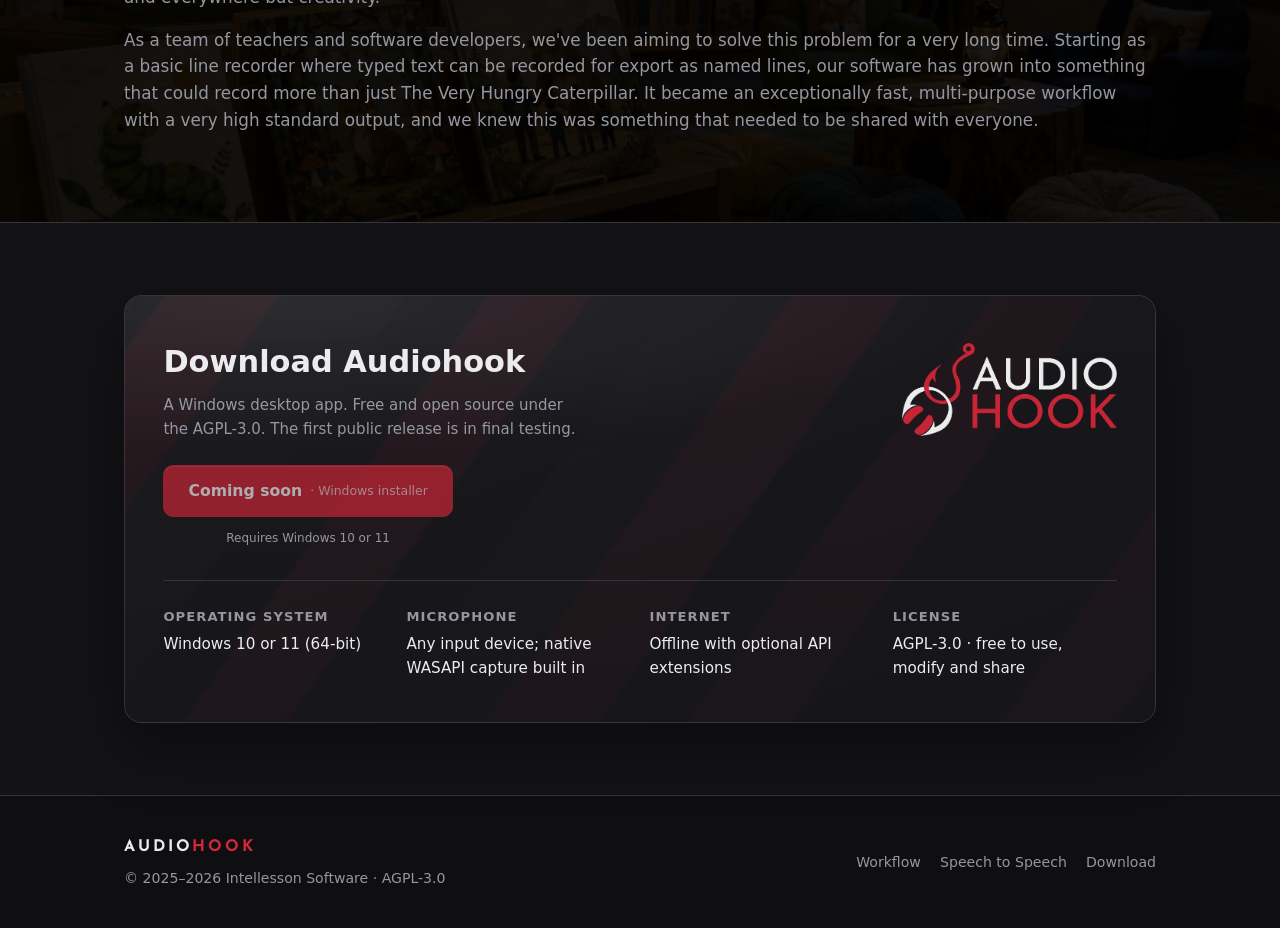
==== commit 7453b5c7: "Pre-release state: download buttons read Coming soon, dead GitHub links removed Co-Authored-By: Clau" ====
--- a/index.html
+++ b/index.html
@@ -31,7 +31,7 @@
           <p class="hero-lede">Audiohook is the first audio recording software to prioritise narrative organisation.</p>
           <p class="hero-sub">Designed for audiobooks, radio plays, video games, animated scripts, and similar projects that require highly categorised audio.</p>
           <div class="hero-cta">
-            <a class="btn primary" href="#download">Download for Windows <span class="sz">· free</span></a>
+            <span class="btn primary soon">Coming soon <span class="sz">· free</span></span>
             <a class="btn ghost" href="workflow.html">See what it does</a>
           </div>
         </div>
@@ -43,25 +43,25 @@
   <section class="section" id="features">
     <div class="wrap">
       <div class="section-head">
-        <h2>Your new creative audio pipeline.</h2>
-        <p>Everything from a raw manuscript to a compiled master track, built for narrators and creators to focus their time on what matters.</p>
+        <h2>Your new narrative audio pipeline.</h2>
+        <p>Every tool to get from a raw manuscript to a compiled master track, built for narrators and creators to focus their time on what matters.</p>
       </div>
       <div class="grid">
         <div class="card">
-          <h3>Import any manuscript</h3>
+          <h3>Import a manuscript</h3>
           <p>Add your document to have it split into chapters/scenes, then into sentences to freely split and join into organised segments.</p>
         </div>
         <div class="card">
           <h3>Characters &amp; dialogue</h3>
-          <p>Add speakers and auto-detect them from dialogue tags (beta). Organise your characters, add aliases, director's notes, and colours for easy identification during recording.</p>
+          <p>Add speakers or auto-detect them from dialogue tags (beta). Organise your characters, add aliases, director's notes, and colours for easy identification during recording.</p>
         </div>
         <div class="card">
           <h3>Line-by-line recording</h3>
-          <p>Narrate each sentence on a dedicated recording surface. Keep unlimited organised recordings to make sure you never lose that perfect take.</p>
+          <p>Narrate each sentence or segment on a dedicated recording surface. Keep unlimited organised recordings to make sure you never lose that perfect take.</p>
         </div>
         <div class="card">
           <h3>Dialogue Studio</h3>
-          <p>Apply audio effects presets per line, or assign optional third-party AI voices to characters for video games, animations, or radio plays to bring small projects to life.</p>
+          <p>Apply audio effects presets per line, or assign optional third-party STS voices to characters for video games, animations, or radio plays to bring small projects to life.</p>
         </div>
         <div class="card">
           <h3>ACX compliance check</h3>
@@ -124,11 +124,11 @@
             <tr><td>Per-clip effect chains</td><td>macros, destructive</td><td>✓ clip FX rack</td><td>✓ item FX</td><td class="vs-us">✓ Dialogue Studio</td></tr>
             <tr><td>Audio restoration</td><td>✓ with plugins</td><td>✓ best-in-class</td><td>via plugins</td><td class="vs-us">✓ room tone + declick</td></tr>
             <tr><td>External-editor round-trip</td><td>—</td><td>—</td><td>✓ per item</td><td class="vs-us">✓ saves return as takes</td></tr>
-            <tr><td>LUFS loudness tools</td><td>✓ built in</td><td>✓ Match Loudness</td><td>via SWS extension</td><td class="vs-us">✓ built in</td></tr>
-            <tr><td>Per-take ACX verdict + one-click repair</td><td>plugin, per file</td><td>—</td><td>—</td><td class="vs-us">✓</td></tr>
+            <tr><td>LUFS tools</td><td>✓ built in</td><td>✓ Match Loudness</td><td>via SWS extension</td><td class="vs-us">✓ built in</td></tr>
+            <tr><td>Per-take ACX verdict + one-click compliance</td><td>plugin, per file</td><td>—</td><td>—</td><td class="vs-us">✓</td></tr>
             <tr><td>Separate-file batch export</td><td>✓ by labels</td><td>from markers</td><td>✓ region matrix</td><td class="vs-us">✓ zip · WAV/FLAC/MP3 + manifest</td></tr>
             <tr><td>Caption (SRT) export</td><td>labels to .txt</td><td>via Premiere</td><td>community scripts</td><td class="vs-us">✓ line + word level</td></tr>
-            <tr><td>Scene video beside the timeline</td><td>—</td><td>✓ video track</td><td>✓ video window</td><td class="vs-us">✓ locked to playhead</td></tr>
+            <tr><td>Scene video within timeline</td><td>—</td><td>✓ video track</td><td>✓ video window</td><td class="vs-us">✓ locked to playhead</td></tr>
             <tr><td>Speech-to-speech voices (optional)</td><td>—</td><td>—</td><td>—</td><td class="vs-us">✓</td></tr>
             <tr><td>Price</td><td>free · open source</td><td>subscription</td><td>$60 license</td><td class="vs-us">free · open source</td></tr>
           </tbody>
@@ -158,13 +158,12 @@
         <div class="download-top">
           <div>
             <h2>Download Audiohook</h2>
-            <p>A Windows desktop app. Free and open source under the AGPL-3.0. Download the installer, run it, and you are recording.</p>
+            <p>A Windows desktop app. Free and open source under the AGPL-3.0. The first public release is in final testing.</p>
           </div>
           <img class="dl-logo" src="assets/logo/AHfullogo.png" alt="" aria-hidden="true">
           <div class="dl-actions">
-            <a class="btn primary" href="https://github.com/charlicorri/audiohook/releases/latest" id="dl-installer">Windows Installer (.exe) <span class="sz">· latest</span></a>
-            <a class="btn ghost" href="https://github.com/charlicorri/audiohook/releases">All releases</a>
-            <div class="dl-meta">Requires Windows 10 or 11 · <a href="https://github.com/charlicorri/audiohook">View source on GitHub</a></div>
+            <span class="btn primary soon" id="dl-installer">Coming soon <span class="sz">· Windows installer</span></span>
+            <div class="dl-meta">Requires Windows 10 or 11</div>
           </div>
         </div>
 
@@ -203,7 +202,6 @@
         <a href="workflow.html">Workflow</a>
         <a href="speech-to-speech.html">Speech to Speech</a>
         <a href="#download">Download</a>
-        <a href="https://github.com/charlicorri/audiohook">GitHub</a>
       </div>
     </div>
   </footer>
--- a/styles.css
+++ b/styles.css
@@ -183,6 +183,8 @@
 .btn.primary { background: var(--accent); border-color: var(--accent); color: #fff; }
 .btn.primary:hover { background: #b91f2e; border-color: #b91f2e; }
 .btn.ghost { background: rgba(255,255,255,0.04); }
+/* "Coming soon" state: reads as the primary button, does nothing. */
+.btn.soon { opacity: 0.65; pointer-events: none; cursor: default; }
 .btn .sz { font-size: 0.78rem; font-weight: 400; color: rgba(255,255,255,0.72); }
 .btn.ghost .sz, .btn:not(.primary) .sz { color: var(--muted); }
 
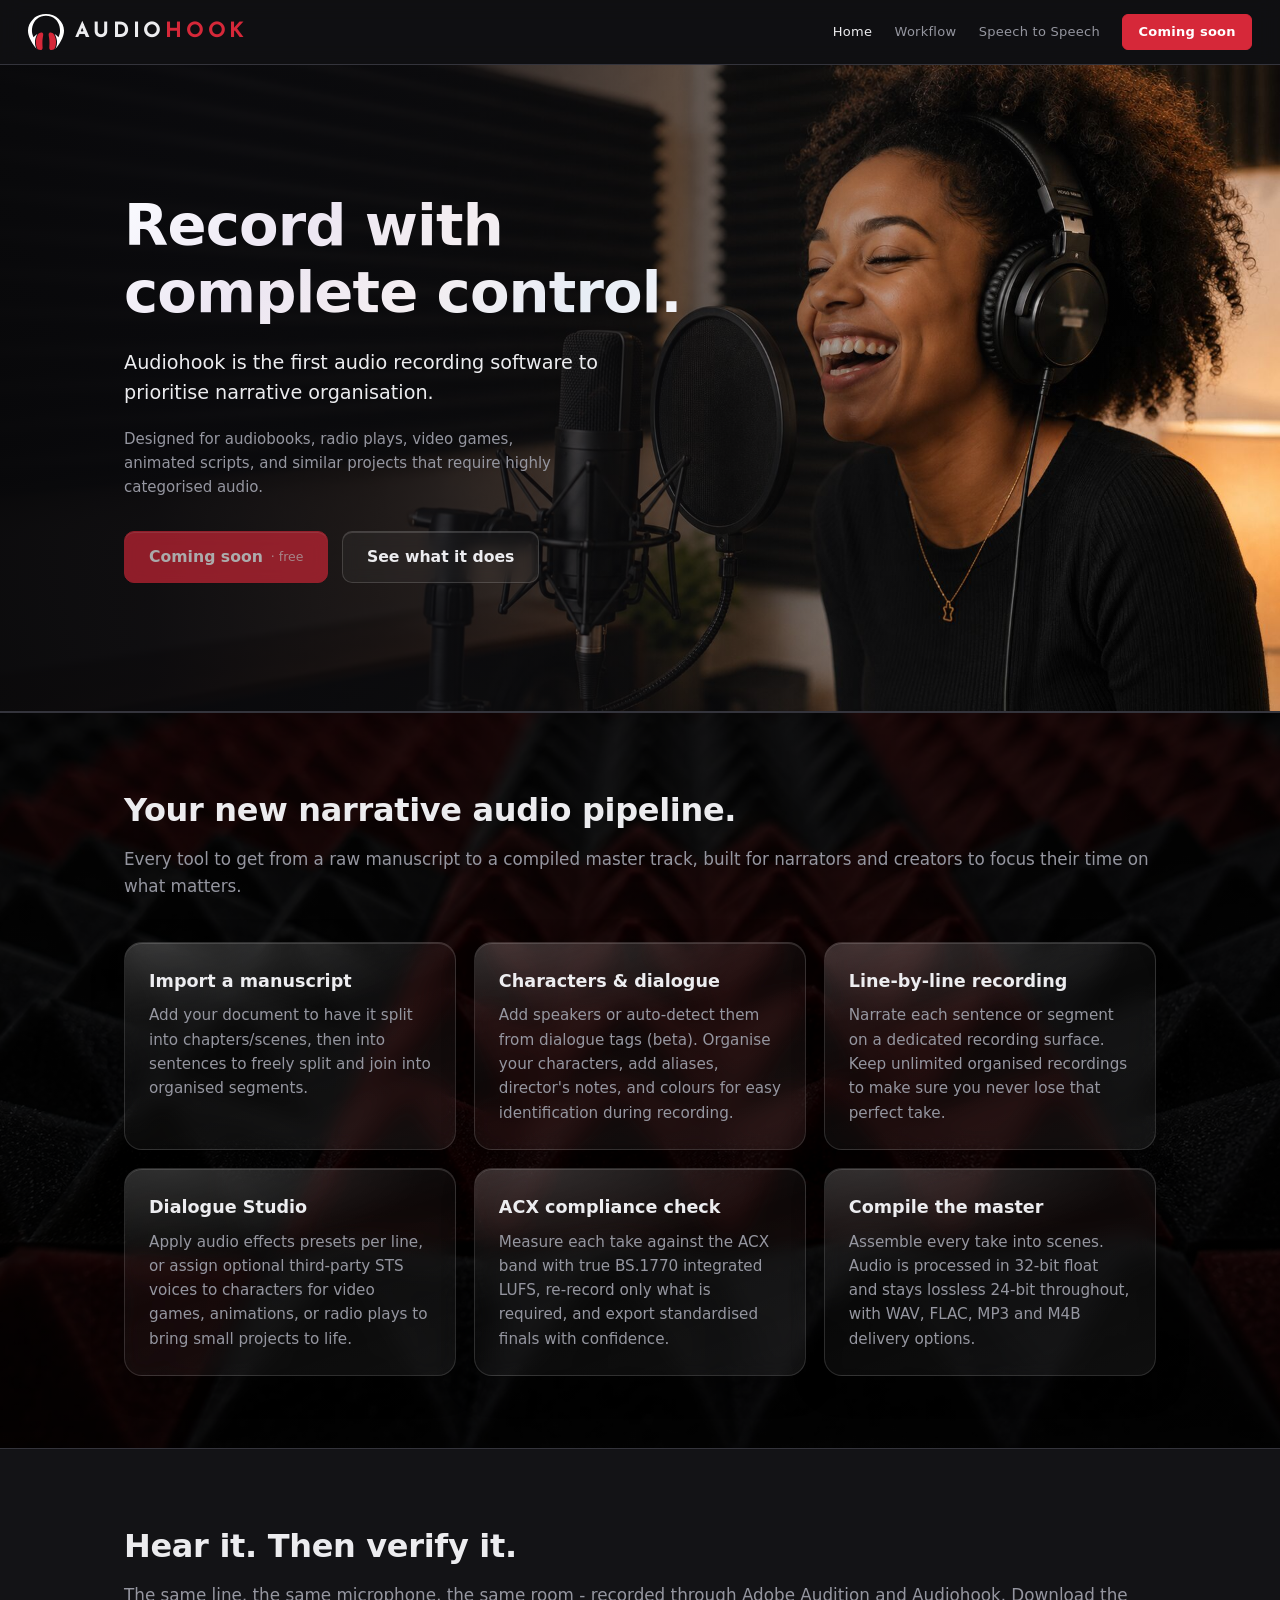
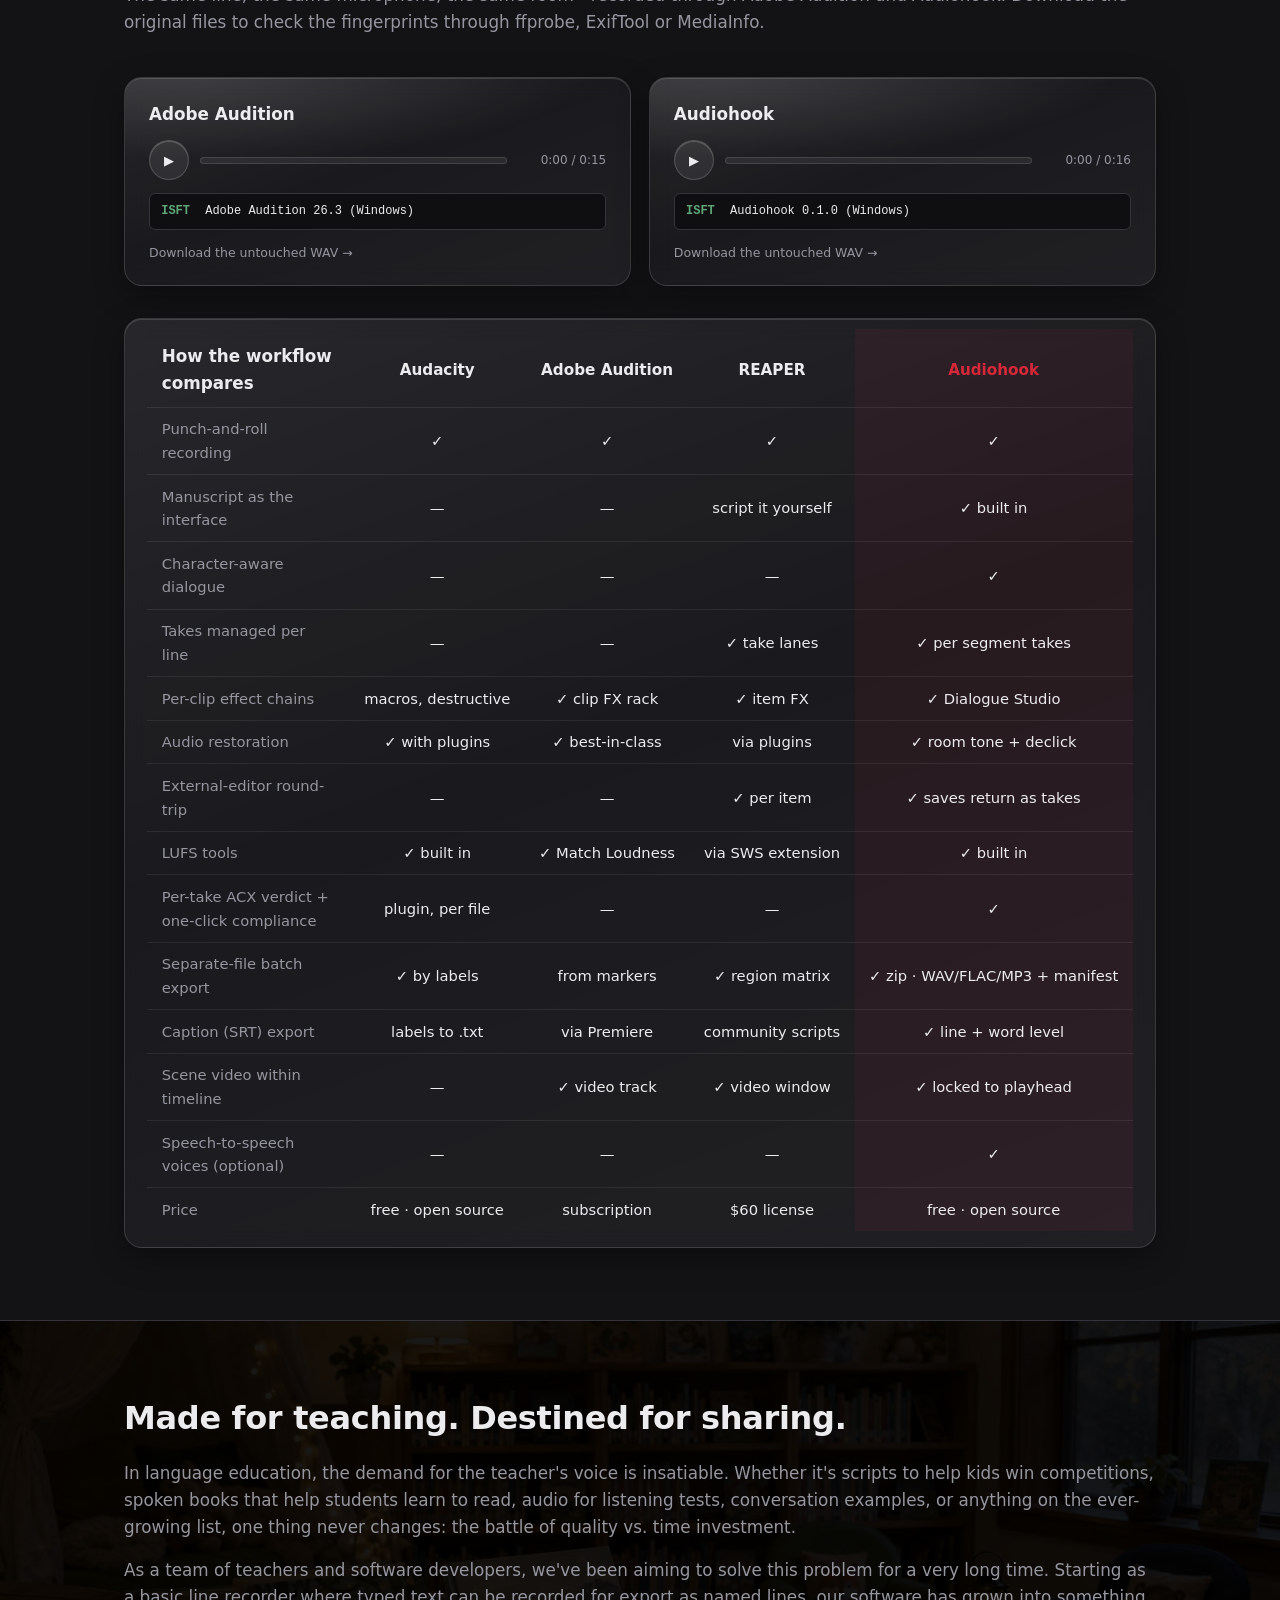
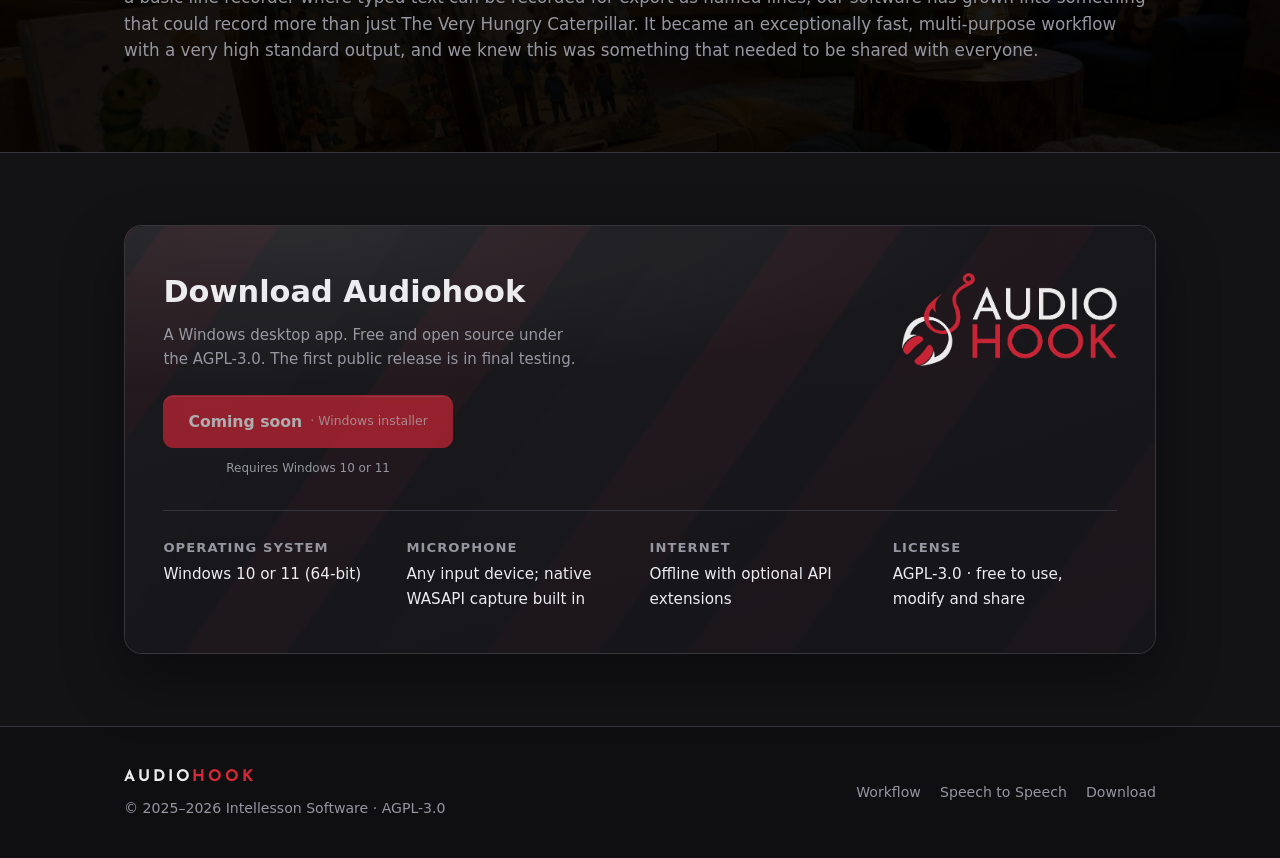
==== commit 9ad0f4b3: "STS page: morph-slider demo (original vs character voice, synced) + flat TTS comparison Four charact" ====
--- a/index.html
+++ b/index.html
@@ -144,7 +144,6 @@
         <div class="os-story">
           <h2>Made for teaching. Destined for sharing.</h2>
           <p>In language education, the demand for the teacher's voice is insatiable. Whether it's scripts to help kids win competitions, spoken books that help students learn to read, audio for listening tests, conversation examples, or anything on the ever-growing list, one thing never changes: the battle of quality vs. time investment.</p>
-          <p>And where is all the time sinking? Well, it's labelling, it's organising for compile, it's quality maintenance... it's anywhere and everywhere but creativity.</p>
           <p>As a team of teachers and software developers, we've been aiming to solve this problem for a very long time. Starting as a basic line recorder where typed text can be recorded for export as named lines, our software has grown into something that could record more than just The Very Hungry Caterpillar. It became an exceptionally fast, multi-purpose workflow with a very high standard output, and we knew this was something that needed to be shared with everyone.</p>
         </div>
       </div>
--- a/styles.css
+++ b/styles.css
@@ -464,6 +464,66 @@
   color: #fff; background: var(--accent); border-radius: 999px; vertical-align: middle;
 }
 
+/* -- STS morph cards (speech-to-speech page) -- */
+.sts-cards { display: flex; flex-direction: column; gap: 1rem; }
+.sts-card {
+  position: relative; overflow: hidden;
+  display: flex; align-items: center; gap: 1.2rem;
+  padding: 1.1rem 1.4rem;
+  background: linear-gradient(160deg, rgba(255,255,255,0.09) 0%, rgba(255,255,255,0.03) 45%, rgba(255,255,255,0.06) 100%);
+  -webkit-backdrop-filter: blur(10px) saturate(1.3);
+  backdrop-filter: blur(10px) saturate(1.3);
+  border: 1px solid rgba(255,255,255,0.13);
+  border-radius: 18px;
+  box-shadow: 0 10px 30px rgba(0,0,0,0.35), inset 0 1px 0 rgba(255,255,255,0.14);
+}
+@supports not (backdrop-filter: blur(1px)) { .sts-card { background: rgba(32,32,38,0.88); } }
+/* avatar placeholder: dashed ring + initial, swapped for an <img> later */
+.sts-avatar {
+  flex: none; width: 64px; height: 64px; border-radius: 50%;
+  display: flex; align-items: center; justify-content: center;
+  font-family: 'Josefin Sans', system-ui, sans-serif; font-weight: 700; font-size: 1.5rem;
+  color: var(--muted); background: rgba(255,255,255,0.06);
+  border: 2px dashed rgba(255,255,255,0.25);
+}
+.sts-avatar img { width: 100%; height: 100%; border-radius: 50%; object-fit: cover; }
+.sts-main { flex: 1; min-width: 0; }
+.sts-name { font-weight: 700; font-size: 1.05rem; }
+.sts-quote {
+  margin: 0.15rem 0 0.65rem; color: var(--muted); font-size: 0.9rem; font-style: italic;
+  white-space: nowrap; overflow: hidden; text-overflow: ellipsis;
+}
+.sts-morph { display: flex; align-items: center; gap: 0.6rem; }
+.sp-play, .sp-stop, .tp-play, .tp-stop {
+  flex: none; width: 38px; height: 38px; border-radius: 50%;
+  display: flex; align-items: center; justify-content: center; font-size: 12px;
+  border: 1px solid rgba(255,255,255,0.16); background: rgba(255,255,255,0.08);
+  box-shadow: inset 0 1px 0 rgba(255,255,255,0.18);
+  color: var(--text); cursor: pointer;
+  transition: border-color .12s ease, color .12s ease, opacity .12s ease;
+}
+.sp-play:hover:not(:disabled), .tp-play:hover:not(:disabled) { border-color: var(--accent-2); color: var(--accent-2); }
+.sp-stop:hover:not(:disabled), .tp-stop:hover:not(:disabled) { border-color: var(--accent); color: var(--accent); }
+.sp-play:disabled, .sp-stop:disabled, .tp-play:disabled, .tp-stop:disabled { opacity: 0.35; cursor: default; }
+.sts-slider { flex: 1; min-width: 0; display: flex; align-items: center; gap: 0.55rem; }
+.sl-label { flex: none; font-size: 10px; letter-spacing: 0.07em; text-transform: uppercase; color: var(--muted); }
+.sp-mix { flex: 1; min-width: 60px; accent-color: var(--accent); cursor: pointer; }
+.sp-time { flex: none; font-size: 12px; color: var(--muted); font-variant-numeric: tabular-nums; min-width: 5.6rem; text-align: right; }
+.sts-tts {
+  flex: none; display: flex; flex-direction: column; align-items: center; gap: 0.45rem;
+  padding-left: 1.3rem; border-left: 1px solid rgba(255,255,255,0.1);
+}
+.sts-tts-label { font-size: 10px; letter-spacing: 0.08em; text-transform: uppercase; color: var(--muted); }
+.sts-tts-btns { display: flex; gap: 0.4rem; }
+@media (max-width: 720px) {
+  .sts-card { flex-wrap: wrap; }
+  .sts-tts {
+    width: 100%; flex-direction: row; justify-content: flex-start;
+    padding-left: 0; padding-top: 0.8rem;
+    border-left: none; border-top: 1px solid rgba(255,255,255,0.1);
+  }
+}
+
 /* -- footer -- */
 .footer {
   border-top: 1px solid var(--line); background: #0f0f12;
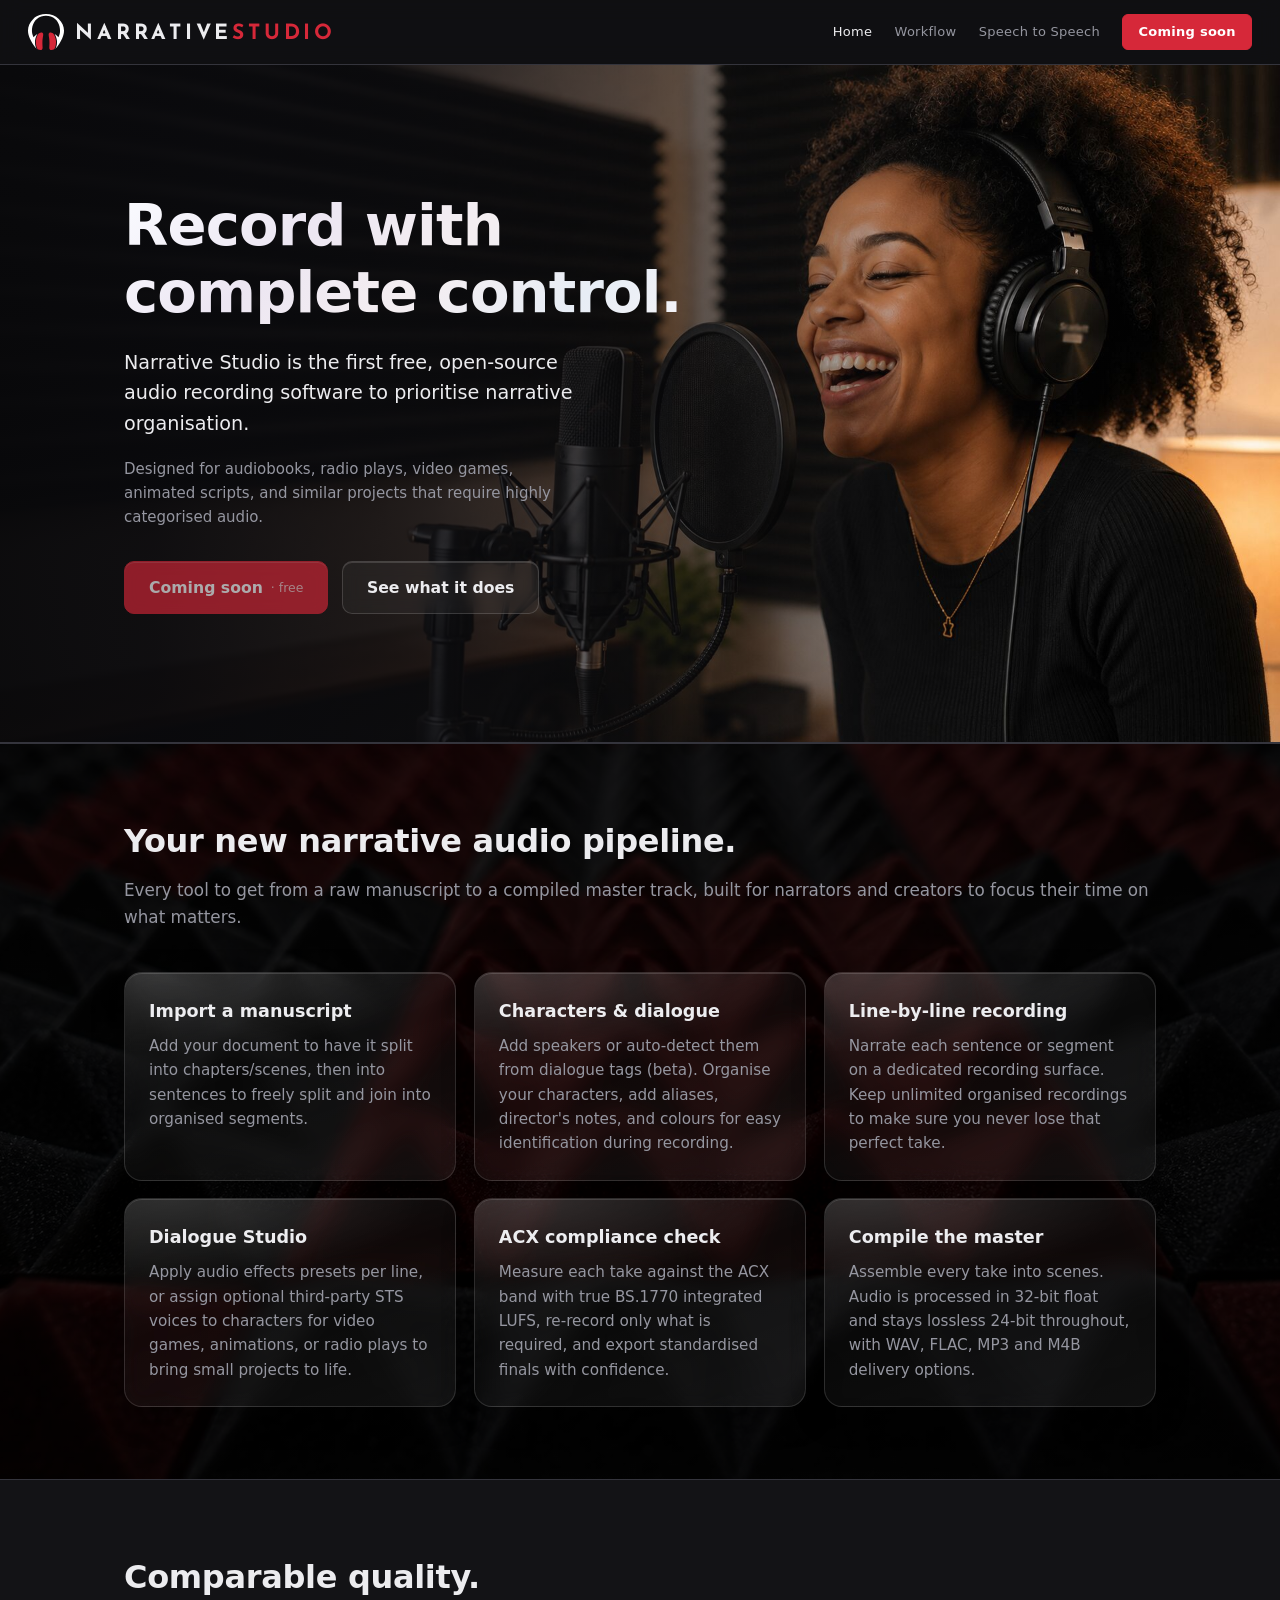
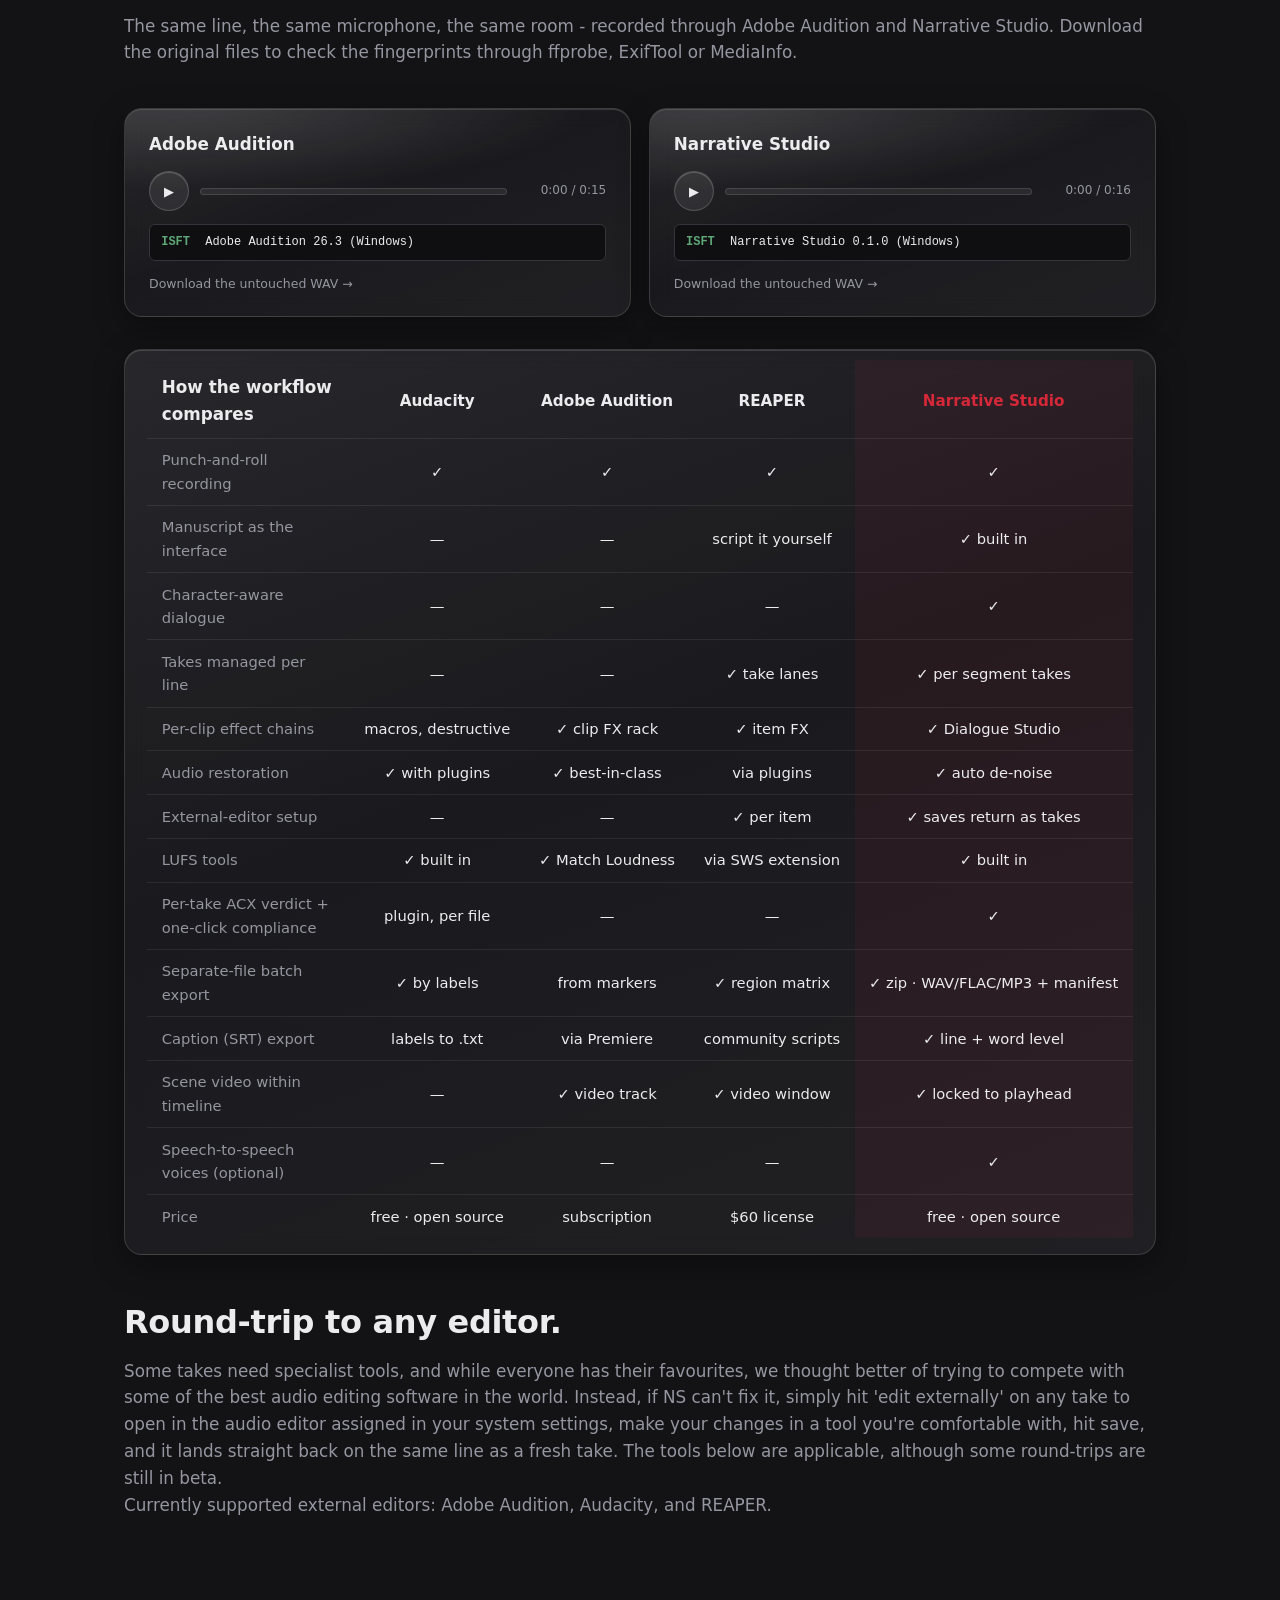
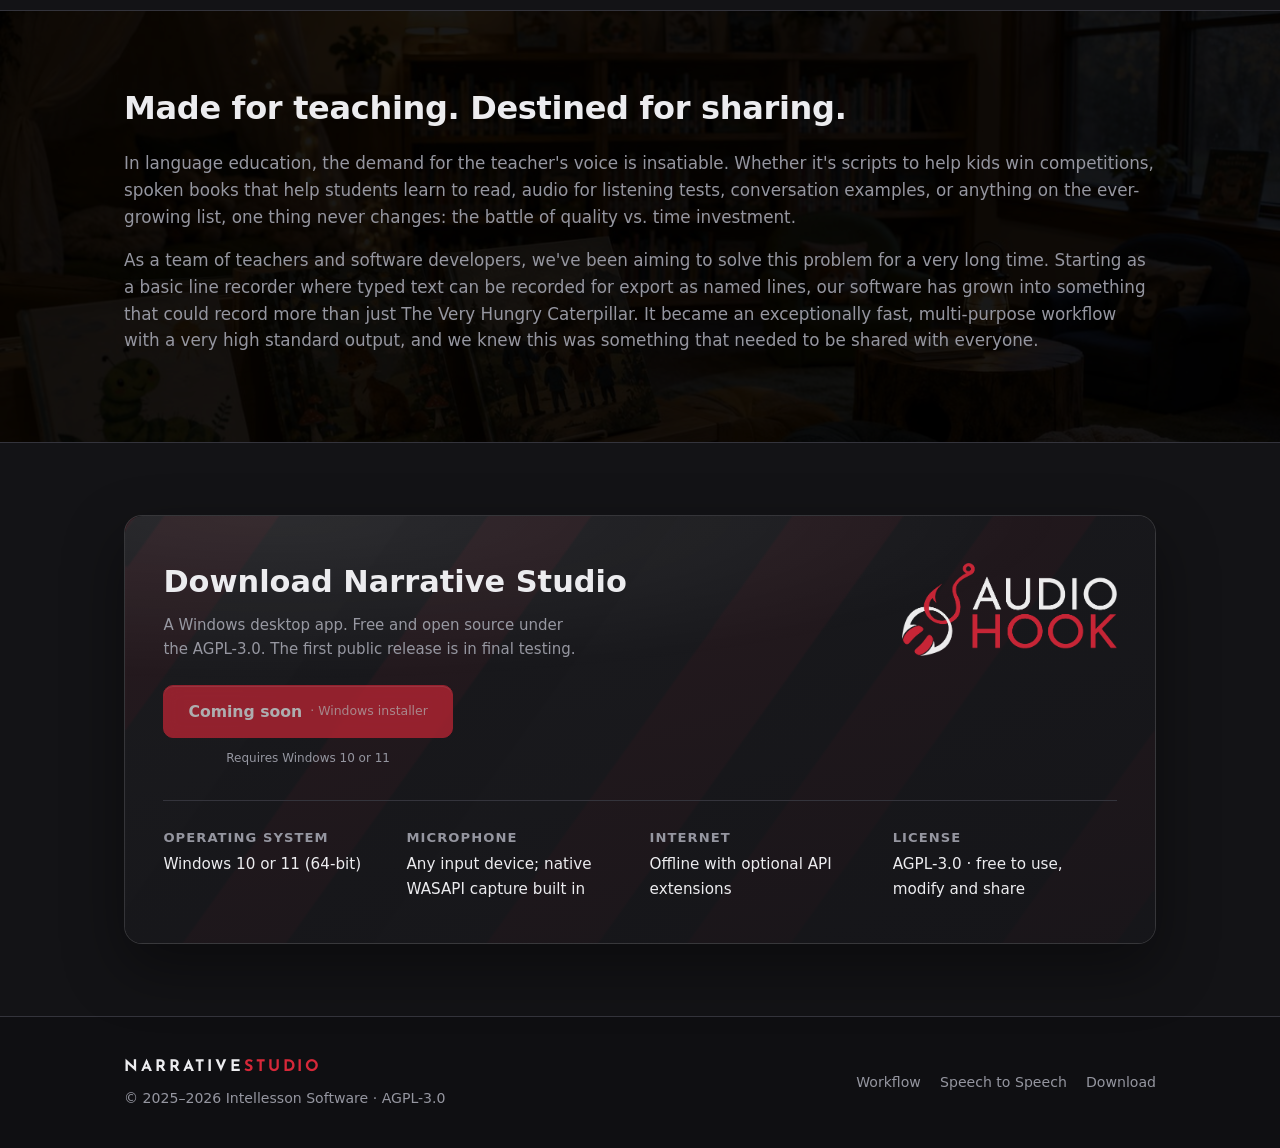
==== commit 7b8423e4: "Rebrand site from Audiohook to Narrative Studio Rename wordmark, prose, meta and asset files; add ex" ====
--- a/index.html
+++ b/index.html
@@ -3,9 +3,9 @@
 <head>
   <meta charset="UTF-8">
   <meta name="viewport" content="width=device-width, initial-scale=1.0">
-  <title>Audiohook - Recordist Studio</title>
-  <meta name="description" content="Audiohook is a free, open-source recording studio that puts the manuscript first: import a script, record line by line, dress the dialogue, check ACX compliance, and compile audiobooks, radio plays and game voice-over.">
-  <meta property="og:title" content="Audiohook - Recordist Studio">
+  <title>Narrative Studio - Recordist Studio</title>
+  <meta name="description" content="Narrative Studio is a free, open-source recording studio that puts the manuscript first: import a script, record line by line, dress the dialogue, check ACX compliance, and compile audiobooks, radio plays and game voice-over.">
+  <meta property="og:title" content="Narrative Studio - Recordist Studio">
   <meta property="og:description" content="The free, open-source recording studio that puts the manuscript first - for audiobooks, radio plays, video games and animated scripts.">
   <meta property="og:type" content="website">
   <link rel="icon" type="image/x-icon" href="assets/favicon/favicon.ico">
@@ -28,7 +28,7 @@
       <div class="hero-grid">
         <div class="hero-copy">
           <h1>Record with complete control.</h1>
-          <p class="hero-lede">Audiohook is the first audio recording software to prioritise narrative organisation.</p>
+          <p class="hero-lede">Narrative Studio is the first free, open-source audio recording software to prioritise narrative organisation.</p>
           <p class="hero-sub">Designed for audiobooks, radio plays, video games, animated scripts, and similar projects that require highly categorised audio.</p>
           <div class="hero-cta">
             <span class="btn primary soon">Coming soon <span class="sz">· free</span></span>
@@ -79,8 +79,8 @@
   <section class="section" id="listen">
     <div class="wrap">
       <div class="section-head">
-        <h2>Hear it. Then verify it.</h2>
-        <p>The same line, the same microphone, the same room - recorded through Adobe Audition and Audiohook. Download the original files to check the fingerprints through ffprobe, ExifTool or MediaInfo.</p>
+        <h2>Comparable quality.</h2>
+        <p>The same line, the same microphone, the same room - recorded through Adobe Audition and Narrative Studio. Download the original files to check the fingerprints through ffprobe, ExifTool or MediaInfo.</p>
       </div>
       <div class="listen-grid">
         <div class="listen-card">
@@ -94,14 +94,14 @@
           <a class="listen-dl" href="assets/audioclips/beigehueAUDITION.wav" download>Download the untouched WAV →</a>
         </div>
         <div class="listen-card">
-          <div class="listen-app">Audiohook</div>
-          <div class="lp" data-src="assets/audioclips/beigehueAUDIOHOOK.wav">
-            <button class="lp-play" aria-label="Play Audiohook sample">▶</button>
+          <div class="listen-app">Narrative Studio</div>
+          <div class="lp" data-src="assets/audioclips/beigehueNARRATIVESTUDIO.wav">
+            <button class="lp-play" aria-label="Play Narrative Studio sample">▶</button>
             <div class="lp-track"><div class="lp-fill"></div></div>
             <span class="lp-time">–:––</span>
           </div>
-          <div class="listen-meta"><span class="lm-key">ISFT</span> Audiohook 0.1.0 (Windows)</div>
-          <a class="listen-dl" href="assets/audioclips/beigehueAUDIOHOOK.wav" download>Download the untouched WAV →</a>
+          <div class="listen-meta"><span class="lm-key">ISFT</span> Narrative Studio 0.1.0 (Windows)</div>
+          <a class="listen-dl" href="assets/audioclips/beigehueNARRATIVESTUDIO.wav" download>Download the untouched WAV →</a>
         </div>
       </div>
 
@@ -113,7 +113,7 @@
               <th>Audacity</th>
               <th>Adobe Audition</th>
               <th>REAPER</th>
-              <th class="vs-us">Audiohook</th>
+              <th class="vs-us">Narrative Studio</th>
             </tr>
           </thead>
           <tbody>
@@ -122,8 +122,8 @@
             <tr><td>Character-aware dialogue</td><td>—</td><td>—</td><td>—</td><td class="vs-us">✓</td></tr>
             <tr><td>Takes managed per line</td><td>—</td><td>—</td><td>✓ take lanes</td><td class="vs-us">✓ per segment takes</td></tr>
             <tr><td>Per-clip effect chains</td><td>macros, destructive</td><td>✓ clip FX rack</td><td>✓ item FX</td><td class="vs-us">✓ Dialogue Studio</td></tr>
-            <tr><td>Audio restoration</td><td>✓ with plugins</td><td>✓ best-in-class</td><td>via plugins</td><td class="vs-us">✓ room tone + declick</td></tr>
-            <tr><td>External-editor round-trip</td><td>—</td><td>—</td><td>✓ per item</td><td class="vs-us">✓ saves return as takes</td></tr>
+            <tr><td>Audio restoration</td><td>✓ with plugins</td><td>✓ best-in-class</td><td>via plugins</td><td class="vs-us">✓ auto de-noise</td></tr>
+            <tr><td>External-editor setup</td><td>—</td><td>—</td><td>✓ per item</td><td class="vs-us">✓ saves return as takes</td></tr>
             <tr><td>LUFS tools</td><td>✓ built in</td><td>✓ Match Loudness</td><td>via SWS extension</td><td class="vs-us">✓ built in</td></tr>
             <tr><td>Per-take ACX verdict + one-click compliance</td><td>plugin, per file</td><td>—</td><td>—</td><td class="vs-us">✓</td></tr>
             <tr><td>Separate-file batch export</td><td>✓ by labels</td><td>from markers</td><td>✓ region matrix</td><td class="vs-us">✓ zip · WAV/FLAC/MP3 + manifest</td></tr>
@@ -134,6 +134,14 @@
           </tbody>
         </table>
       </div>
+
+      <div class="roundtrip">
+        <div class="section-head">
+          <h2>Round-trip to any editor.</h2>
+          <p>Some takes need specialist tools, and while everyone has their favourites, we thought better of trying to compete with some of the best audio editing software in the world. Instead, if NS can't fix it, simply hit 'edit externally' on any take to open in the audio editor assigned in your system settings, make your changes in a tool you're comfortable with, hit save, and it lands straight back on the same line as a fresh take. The tools below are applicable, although some round-trips are still in beta.</p>
+          <p>Currently supported external editors: Adobe Audition, Audacity, and REAPER.</p>
+        </div>
+      </div>
     </div>
   </section>
 
@@ -156,7 +164,7 @@
       <div class="download-panel">
         <div class="download-top">
           <div>
-            <h2>Download Audiohook</h2>
+            <h2>Download Narrative Studio</h2>
             <p>A Windows desktop app. Free and open source under the AGPL-3.0. The first public release is in final testing.</p>
           </div>
           <img class="dl-logo" src="assets/logo/AHfullogo.png" alt="" aria-hidden="true">
@@ -193,7 +201,7 @@
     <div class="wrap footer-row">
       <div>
         <a class="logo" href="#top" style="font-size:16px;">
-          <span><span class="lg-audio">AUDIO</span><span class="lg-hook">HOOK</span></span>
+          <span><span class="lg-audio">NARRATIVE</span><span class="lg-hook">STUDIO</span></span>
         </a>
         <div style="margin-top:0.4rem;">&copy; 2025–2026 Intellesson Software · AGPL-3.0</div>
       </div>
--- a/styles.css
+++ b/styles.css
@@ -1,4 +1,4 @@
-/* Audiohook - download site. Palette, wordmark and surfaces lifted from the app
+/* Narrative Studio - download site. Palette, wordmark and surfaces lifted from the app
    (studio/studio.css) so the site and program read as one product. */
 
 @font-face {
@@ -79,6 +79,7 @@
   font-weight: 700; letter-spacing: 0.18em; font-size: 21px; text-decoration: none;
 }
 .logo .brand-mark { height: 1.7em; width: auto; display: block; }
+.bar .logo > span { position: relative; top: 0.08em; }
 .logo .lg-audio { color: var(--text); }
 .logo .lg-hook { color: var(--accent); }
 .bar-nav { display: flex; align-items: center; gap: 1.4rem; }
@@ -248,7 +249,7 @@
   content: ''; position: absolute; inset: 0; z-index: -1; pointer-events: none;
   background:
     linear-gradient(rgba(0,0,0,0.8), rgba(0,0,0,0.8)),
-    url('assets/images/audiohook_bg1.jpg') center / cover no-repeat;
+    url('assets/images/narrativestudio_bg1.jpg') center / cover no-repeat;
 }
 /* -- liquid glass: the shared frosted surface for every card across the site.
    Kept GPU-cheap: ONE static backdrop-filter per pane (never transitioned),
@@ -433,6 +434,19 @@
 /* file not dropped in yet */
 .listen-card.lp-missing .listen-dl { opacity: 0.4; pointer-events: none; }
 .listen-card.lp-missing .lp-time { color: #d99b3f; min-width: 0; }
+
+/* -- round-trip: external-editor support under the comparison table -- */
+.roundtrip { margin-top: 2.6rem; }
+.roundtrip .section-head { margin-bottom: 1.2rem; }
+.editor-list {
+  list-style: none; margin: 0; padding: 0;
+  display: flex; flex-wrap: wrap; gap: 0.6rem;
+}
+.editor-chip {
+  font-size: 0.9rem; color: var(--text);
+  background: var(--panel); border: 1px solid var(--line);
+  border-radius: 999px; padding: 0.4rem 0.9rem;
+}
 
 /* -- workflow comparison table (below the players) -- */
 .vs-panel {
@@ -478,22 +492,57 @@
   box-shadow: 0 10px 30px rgba(0,0,0,0.35), inset 0 1px 0 rgba(255,255,255,0.14);
 }
 @supports not (backdrop-filter: blur(1px)) { .sts-card { background: rgba(32,32,38,0.88); } }
-/* avatar placeholder: dashed ring + initial, swapped for an <img> later */
+/* character avatar: rounded square filling the card's height (the card's own
+   padding provides the breathing room around it) */
 .sts-avatar {
-  flex: none; width: 64px; height: 64px; border-radius: 50%;
+  flex: none; align-self: stretch; width: 128px; min-height: 128px;
+  border-radius: 14px; overflow: hidden;
   display: flex; align-items: center; justify-content: center;
-  font-family: 'Josefin Sans', system-ui, sans-serif; font-weight: 700; font-size: 1.5rem;
-  color: var(--muted); background: rgba(255,255,255,0.06);
-  border: 2px dashed rgba(255,255,255,0.25);
-}
-.sts-avatar img { width: 100%; height: 100%; border-radius: 50%; object-fit: cover; }
-.sts-main { flex: 1; min-width: 0; }
-.sts-name { font-weight: 700; font-size: 1.05rem; }
-.sts-quote {
-  margin: 0.15rem 0 0.65rem; color: var(--muted); font-size: 0.9rem; font-style: italic;
+  background: rgba(255,255,255,0.06);
+  border: 1px solid rgba(255,255,255,0.18);
+  box-shadow: 0 2px 8px rgba(0,0,0,0.35);
+}
+.sts-avatar img { width: 100%; height: 100%; object-fit: cover; }
+
+.sts-body { flex: 1; min-width: 0; }
+.sts-name { font-weight: 700; font-size: 1.05rem; margin-bottom: 0.55rem; }
+.sts-from { font-weight: 400; font-size: 0.85rem; font-style: italic; color: var(--muted); margin-left: 0.45rem; }
+.sts-from::before { content: '- '; font-style: normal; }
+/* the STS voice-model name, pinned to the card's top-right corner - long
+   names truncate, the full name lives in the tooltip */
+.sts-voice {
+  position: absolute; top: 1.1rem; right: 1.4rem; max-width: 42%;
+  font-size: 0.78rem; color: var(--muted); text-align: right;
   white-space: nowrap; overflow: hidden; text-overflow: ellipsis;
 }
-.sts-morph { display: flex; align-items: center; gap: 0.6rem; }
+
+/* the comparison proper: two equal halves, human performance vs flat TTS */
+.sts-duel { display: grid; grid-template-columns: 1fr 1fr; gap: 1rem; align-items: stretch; }
+@media (max-width: 860px) { .sts-duel { grid-template-columns: 1fr; } }
+.sts-half {
+  min-width: 0;
+  background: rgba(255,255,255,0.04);
+  border: 1px solid rgba(255,255,255,0.09);
+  border-radius: 12px; padding: 0.65rem 0.85rem;
+  display: flex; flex-direction: column; gap: 0.5rem;
+}
+.sts-half-label {
+  font-size: 9.5px; font-weight: 600; letter-spacing: 0.08em;
+  text-transform: uppercase; color: var(--muted);
+}
+/* Rows wrap at ANY width: the tool (compare bar / tts track) sits last and
+   greedily fills the remaining line; below ~200px of leftover space it wraps
+   onto its own full-width row instead of being squeezed or clipped. */
+.sts-morph, .sts-ttsrow { display: flex; align-items: center; flex-wrap: wrap; gap: 0.5rem 0.6rem; }
+.cmpr, .tp-track { flex: 1 1 200px; order: 5; }
+.sp-time, .tp-time { margin-left: auto; }
+.tp-track {
+  flex: 1; min-width: 60px; height: 7px; border-radius: 999px;
+  background: rgba(255,255,255,0.07); border: 1px solid rgba(255,255,255,0.12);
+  overflow: hidden;
+}
+.tp-fill { width: 0%; height: 100%; background: var(--muted); border-radius: 999px; }
+.tp-time { flex: none; font-size: 12px; color: var(--muted); font-variant-numeric: tabular-nums; min-width: 5.6rem; text-align: right; }
 .sp-play, .sp-stop, .tp-play, .tp-stop {
   flex: none; width: 38px; height: 38px; border-radius: 50%;
   display: flex; align-items: center; justify-content: center; font-size: 12px;
@@ -505,23 +554,62 @@
 .sp-play:hover:not(:disabled), .tp-play:hover:not(:disabled) { border-color: var(--accent-2); color: var(--accent-2); }
 .sp-stop:hover:not(:disabled), .tp-stop:hover:not(:disabled) { border-color: var(--accent); color: var(--accent); }
 .sp-play:disabled, .sp-stop:disabled, .tp-play:disabled, .tp-stop:disabled { opacity: 0.35; cursor: default; }
-.sts-slider { flex: 1; min-width: 0; display: flex; align-items: center; gap: 0.55rem; }
-.sl-label { flex: none; font-size: 10px; letter-spacing: 0.07em; text-transform: uppercase; color: var(--muted); }
-.sp-mix { flex: 1; min-width: 60px; accent-color: var(--accent); cursor: pointer; }
+/* The original/character blend styled as an image-compare tool: two labelled
+   panes split by a vertical divider with a circular grip. The invisible range
+   input on top does the actual dragging (and keyboard a11y); --x mirrors its
+   value and drives the clip-paths + divider position. */
+.cmpr {
+  position: relative; flex: 1; min-width: 120px; height: 38px;
+  border-radius: 10px; overflow: hidden;
+  border: 1px solid rgba(255,255,255,0.16);
+  background: rgba(0,0,0,0.25);
+}
+.cmpr-pane {
+  position: absolute; inset: 0; display: flex; align-items: center;
+  pointer-events: none; font-size: 9.5px; font-weight: 600;
+  letter-spacing: 0.08em; text-transform: uppercase;
+}
+.cmpr-orig {
+  justify-content: flex-start; padding-left: 0.75rem; color: var(--text);
+  background: rgba(255,255,255,0.09);
+  clip-path: inset(0 calc(100% - var(--x, 50%)) 0 0);
+}
+.cmpr-char {
+  justify-content: flex-end; padding-right: 0.75rem; color: #fff;
+  background: linear-gradient(90deg, rgba(214,40,57,0.30), rgba(214,40,57,0.48));
+  clip-path: inset(0 0 0 var(--x, 50%));
+}
+.cmpr-line {
+  position: absolute; top: 0; bottom: 0; left: var(--x, 50%); width: 2px;
+  margin-left: -1px; background: #fff; pointer-events: none;
+  box-shadow: 0 0 8px rgba(0,0,0,0.6);
+}
+.cmpr-grip {
+  position: absolute; top: 50%; left: 50%; transform: translate(-50%, -50%);
+  width: 26px; height: 26px; border-radius: 50%;
+  display: flex; align-items: center; justify-content: center;
+  background: #fff; color: var(--ink); font-size: 9px; font-weight: 700;
+  white-space: nowrap; box-shadow: 0 1px 6px rgba(0,0,0,0.55);
+}
+.cmpr .sp-mix {
+  position: absolute; inset: 0; width: 100%; height: 100%;
+  margin: 0; opacity: 0; cursor: ew-resize;
+}
 .sp-time { flex: none; font-size: 12px; color: var(--muted); font-variant-numeric: tabular-nums; min-width: 5.6rem; text-align: right; }
-.sts-tts {
-  flex: none; display: flex; flex-direction: column; align-items: center; gap: 0.45rem;
-  padding-left: 1.3rem; border-left: 1px solid rgba(255,255,255,0.1);
-}
-.sts-tts-label { font-size: 10px; letter-spacing: 0.08em; text-transform: uppercase; color: var(--muted); }
-.sts-tts-btns { display: flex; gap: 0.4rem; }
-@media (max-width: 720px) {
-  .sts-card { flex-wrap: wrap; }
-  .sts-tts {
-    width: 100%; flex-direction: row; justify-content: flex-start;
-    padding-left: 0; padding-top: 0.8rem;
-    border-left: none; border-top: 1px solid rgba(255,255,255,0.1);
+/* -- STS cards on small screens: controls wrap instead of clipping -- */
+@media (max-width: 700px) {
+  .sts-card { gap: 0.9rem; }
+  .sts-avatar { width: 96px; }
+  .sts-voice {
+    position: static; max-width: none; text-align: left;
+    margin: -0.35rem 0 0.55rem; white-space: normal;
   }
+  .sp-play, .sp-stop, .tp-play, .tp-stop { width: 34px; height: 34px; font-size: 10px; }
+  .sp-time, .tp-time { min-width: 0; font-size: 10.5px; }
+  .sts-half { padding: 0.55rem 0.65rem; }
+}
+.sts-disclaimer {
+  margin: 1.4rem 0 0.8rem; font-size: 0.85rem; color: var(--text);
 }
 
 /* -- footer -- */
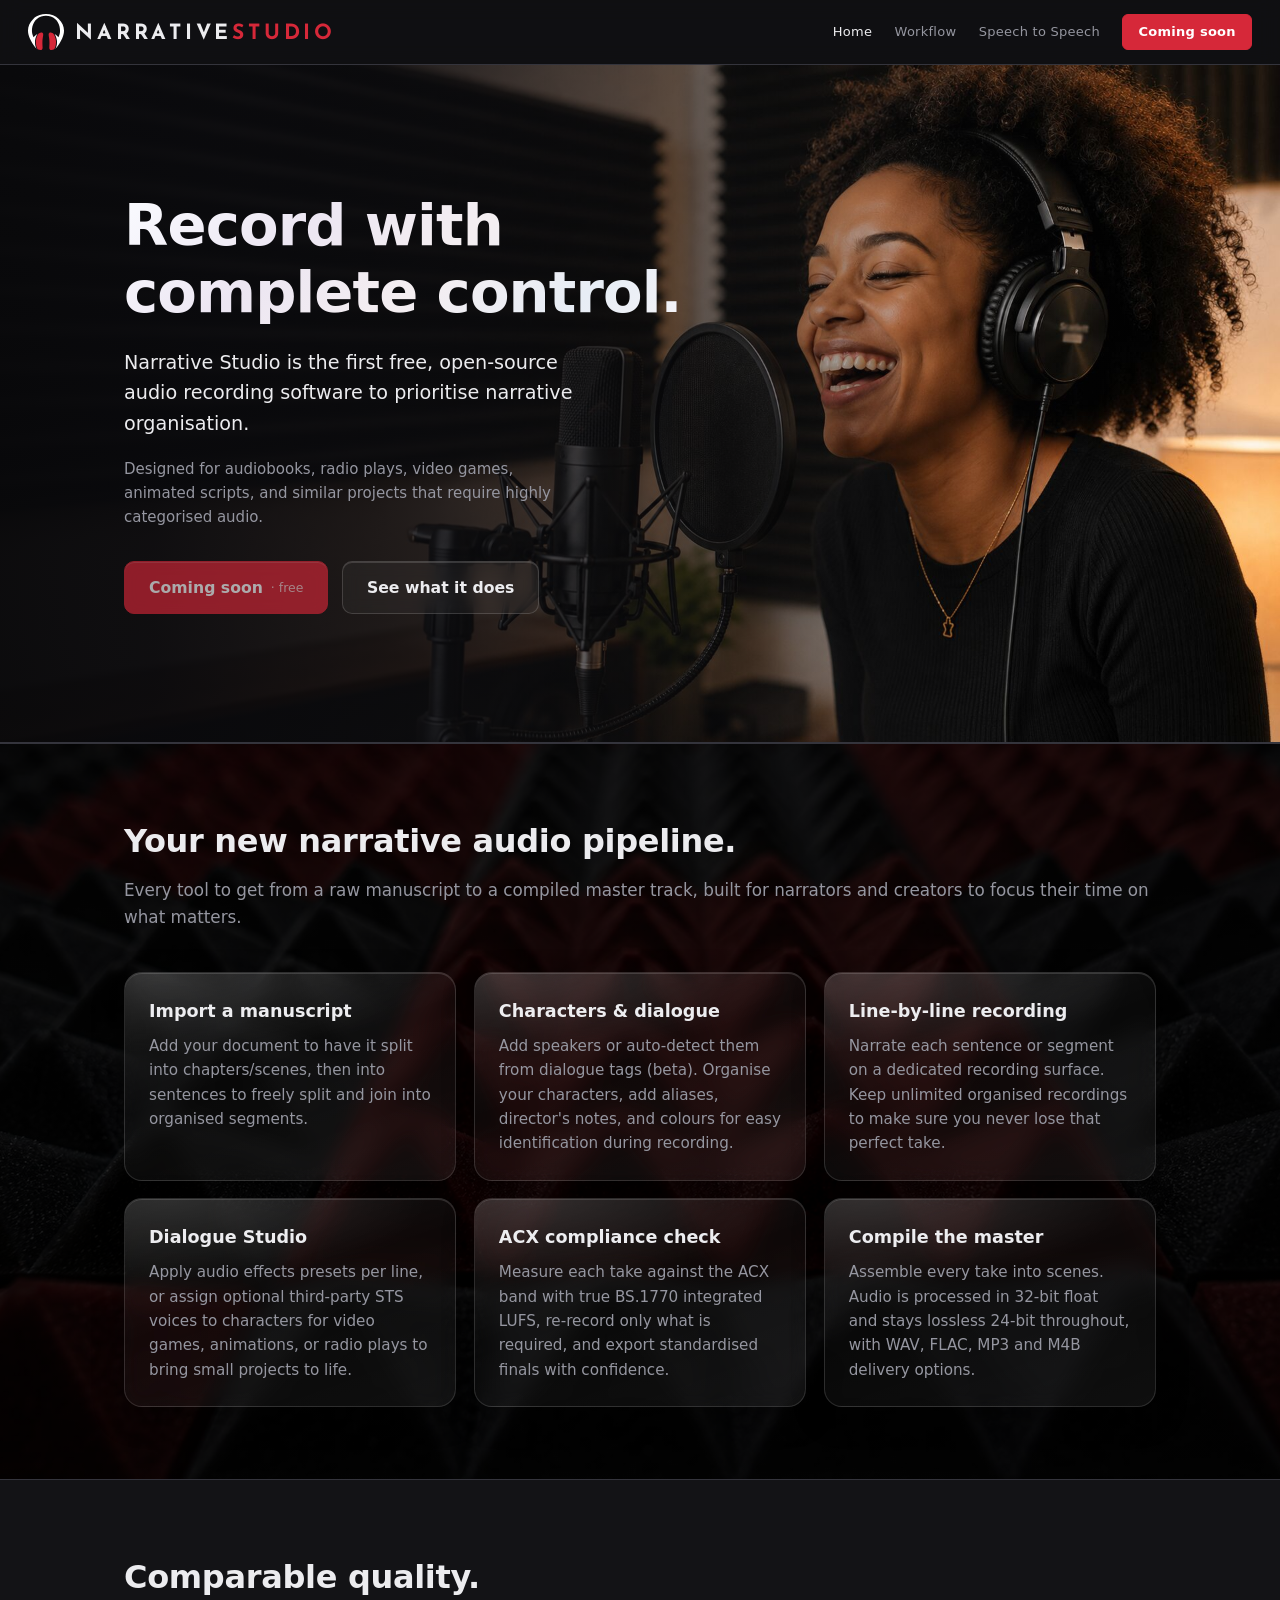
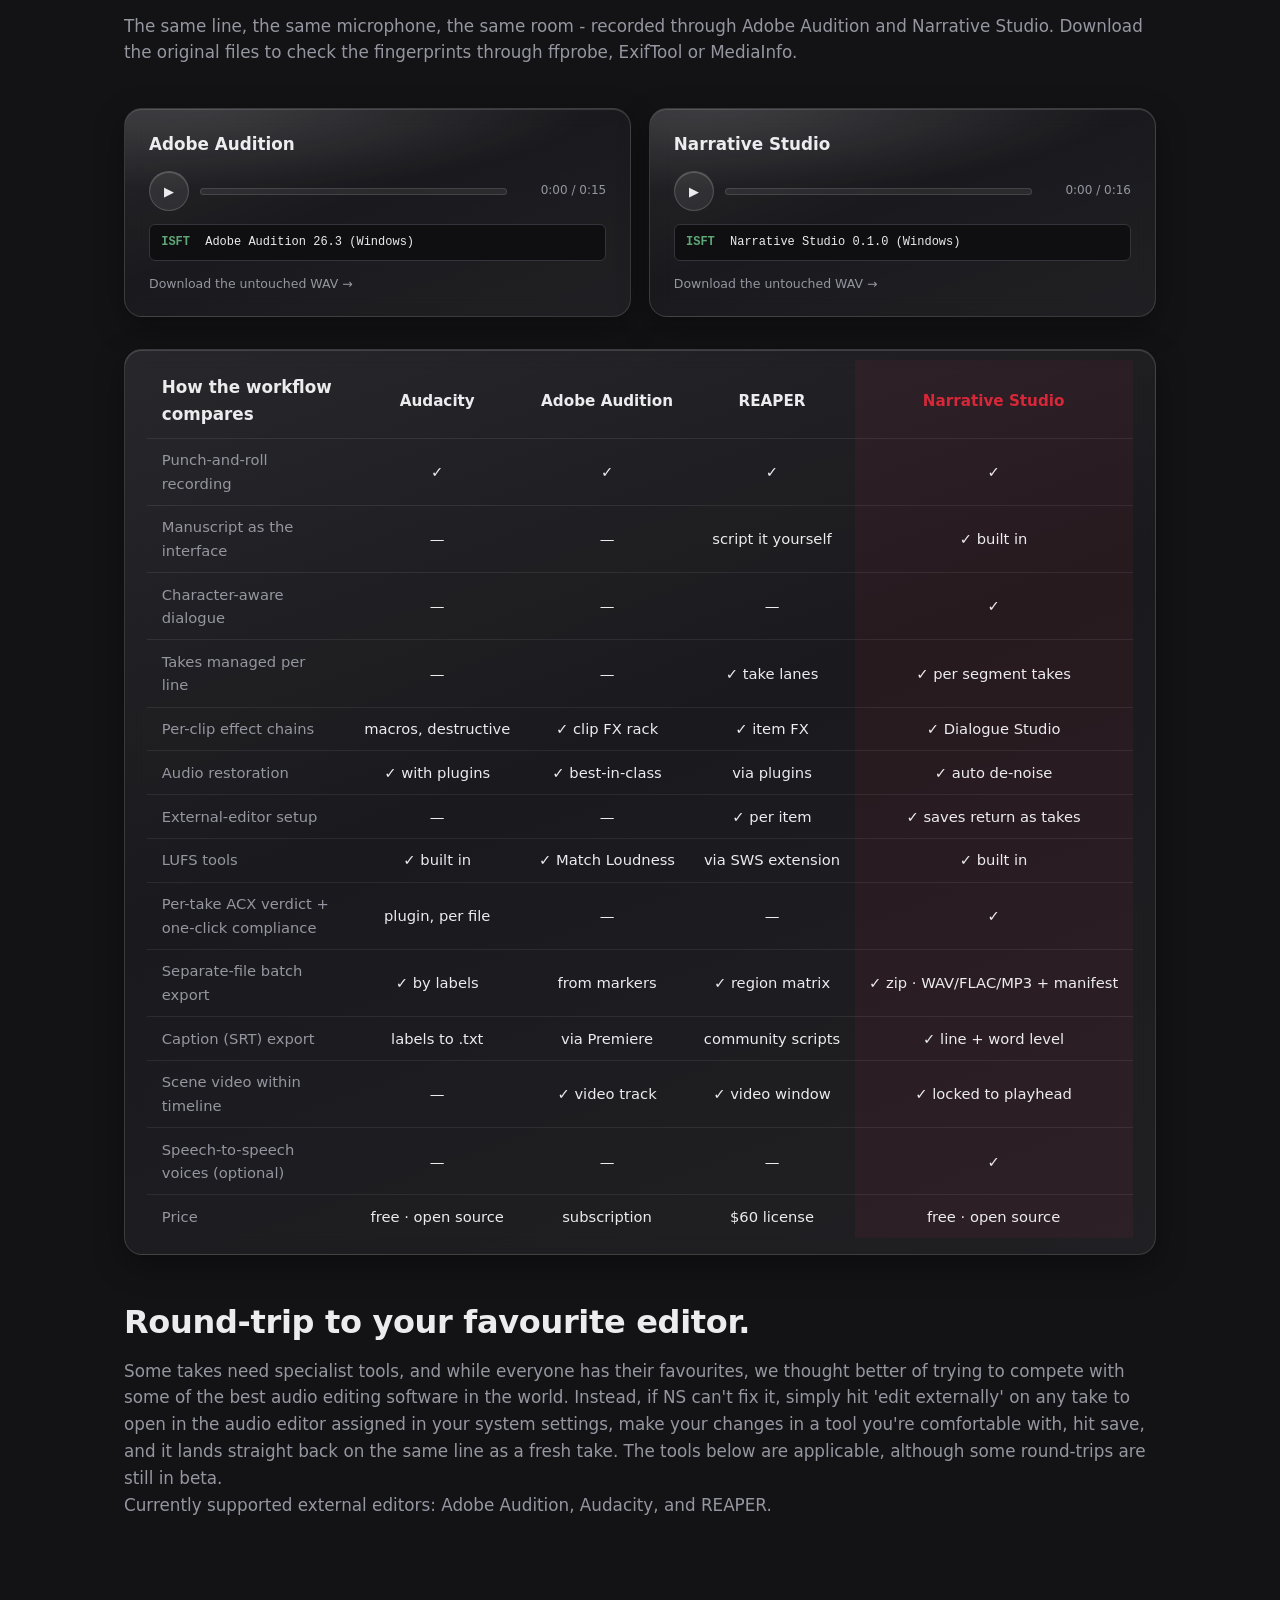
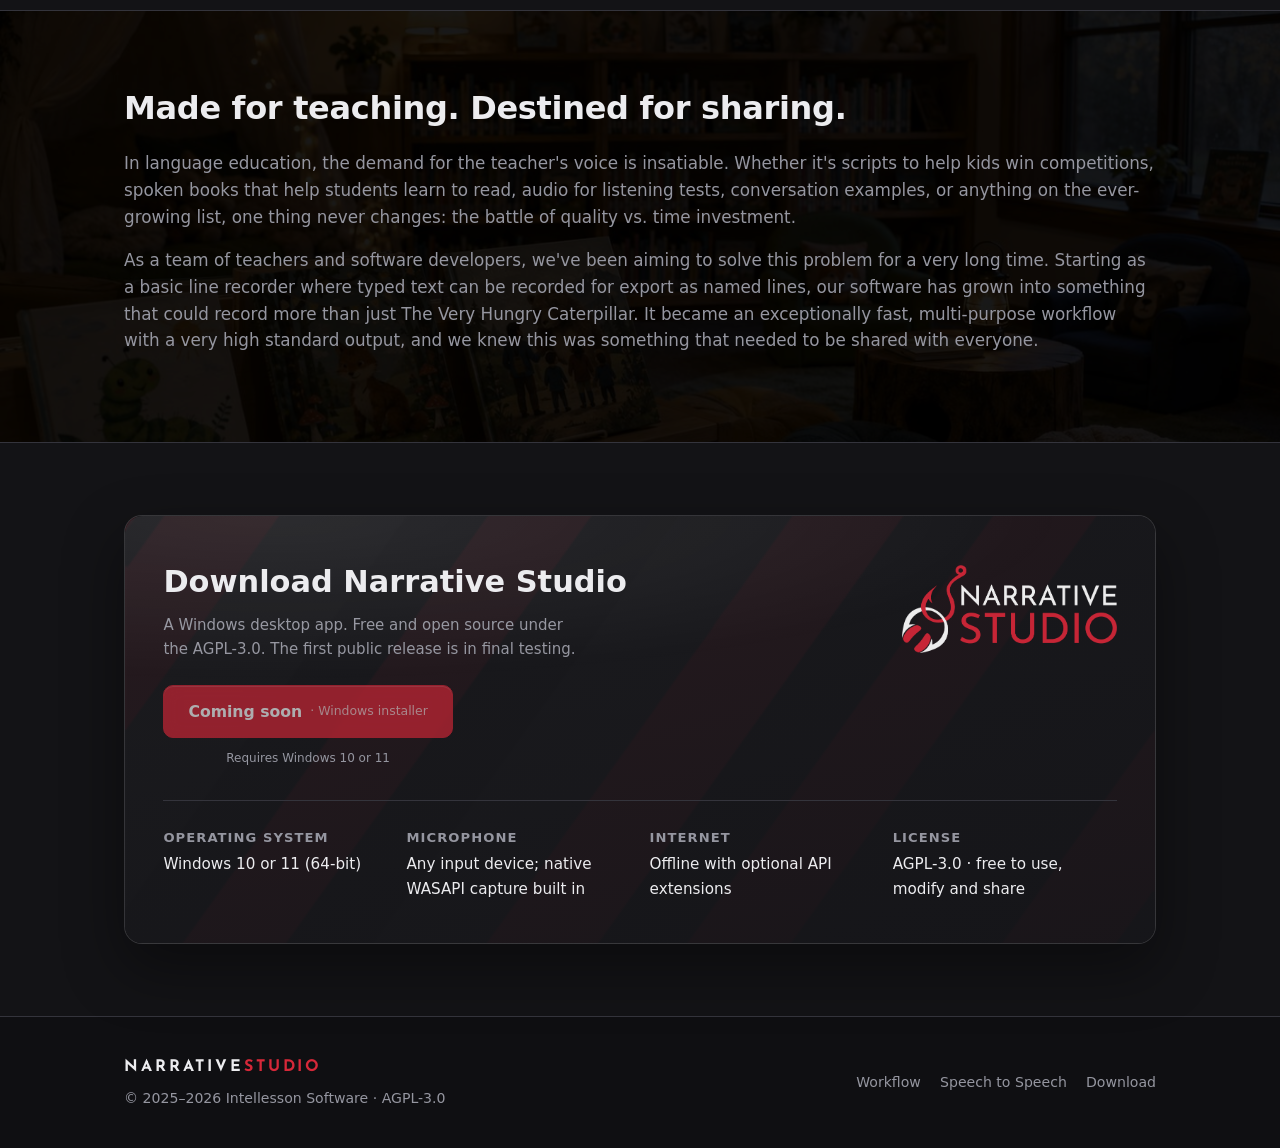
==== commit b662e45d: "not any anymore lol" ====
--- a/index.html
+++ b/index.html
@@ -137,7 +137,7 @@
 
       <div class="roundtrip">
         <div class="section-head">
-          <h2>Round-trip to any editor.</h2>
+          <h2>Round-trip to your favourite editor.</h2>
           <p>Some takes need specialist tools, and while everyone has their favourites, we thought better of trying to compete with some of the best audio editing software in the world. Instead, if NS can't fix it, simply hit 'edit externally' on any take to open in the audio editor assigned in your system settings, make your changes in a tool you're comfortable with, hit save, and it lands straight back on the same line as a fresh take. The tools below are applicable, although some round-trips are still in beta.</p>
           <p>Currently supported external editors: Adobe Audition, Audacity, and REAPER.</p>
         </div>
